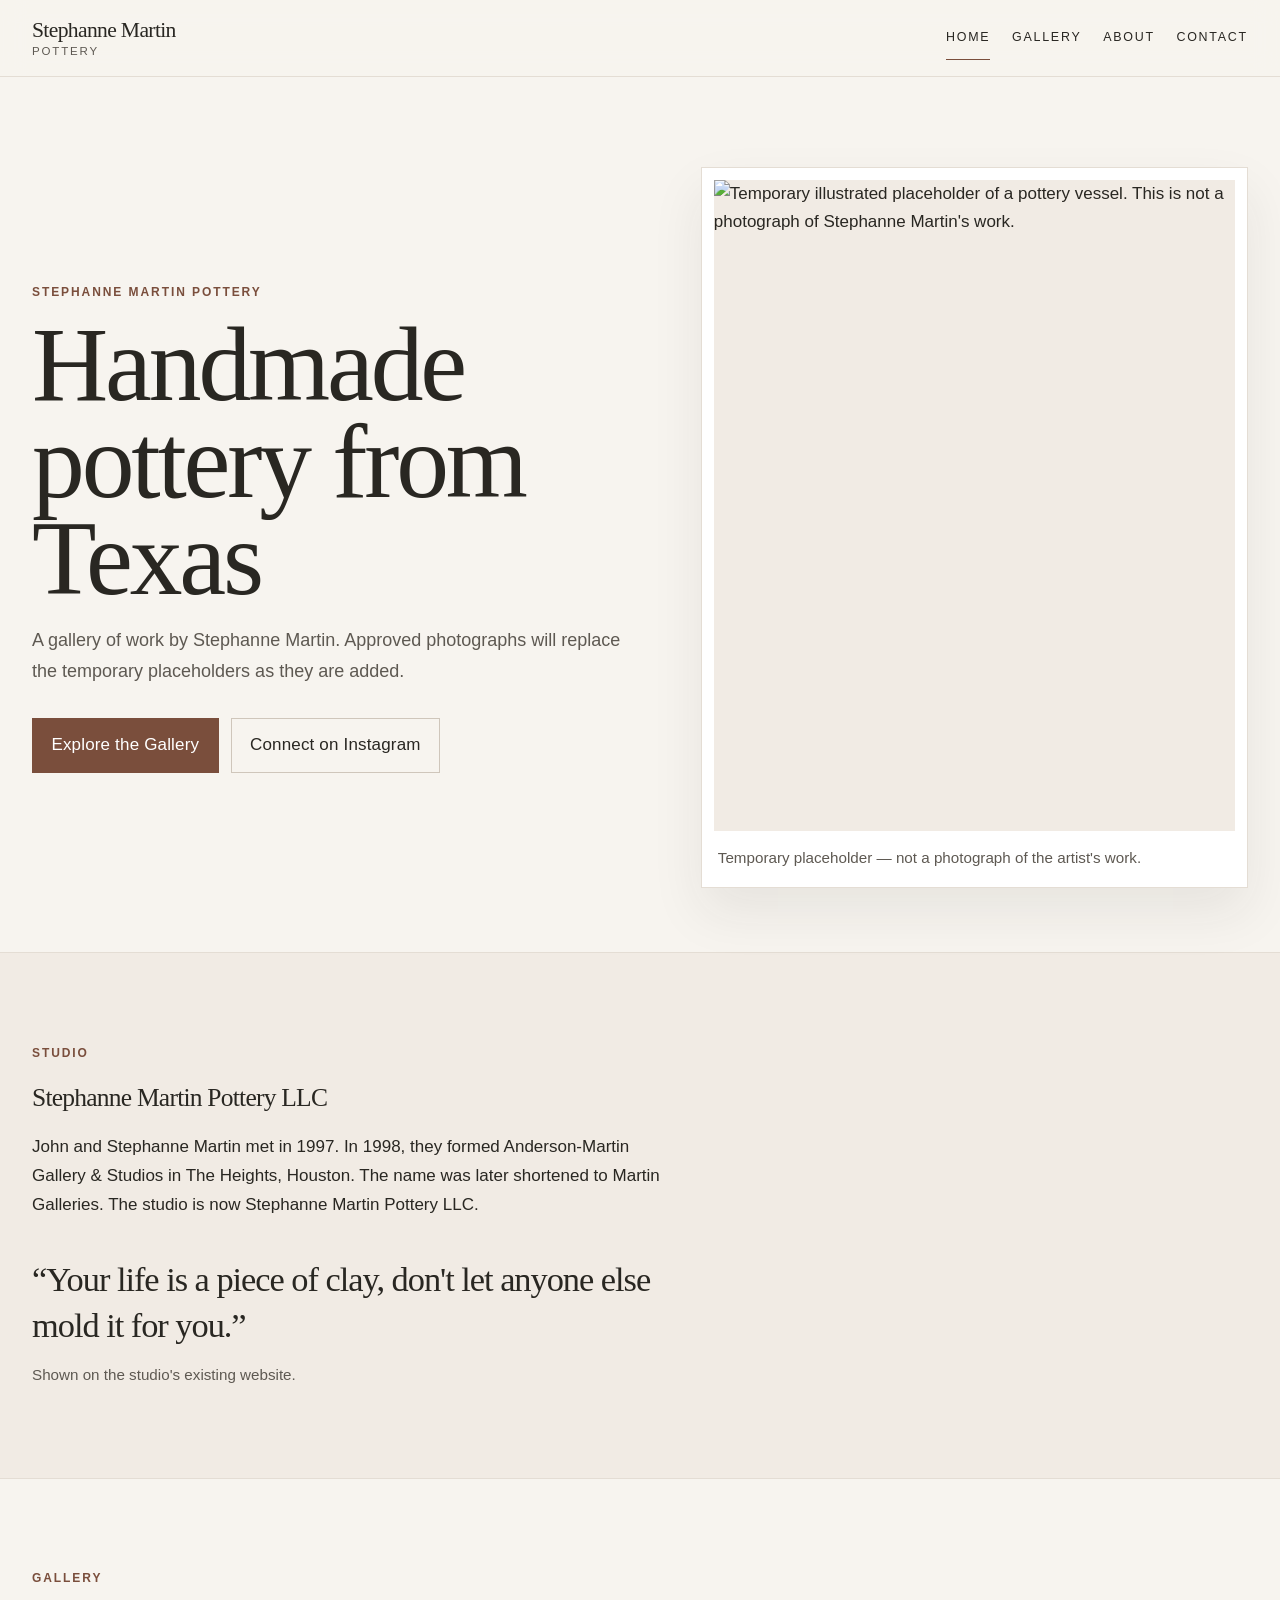
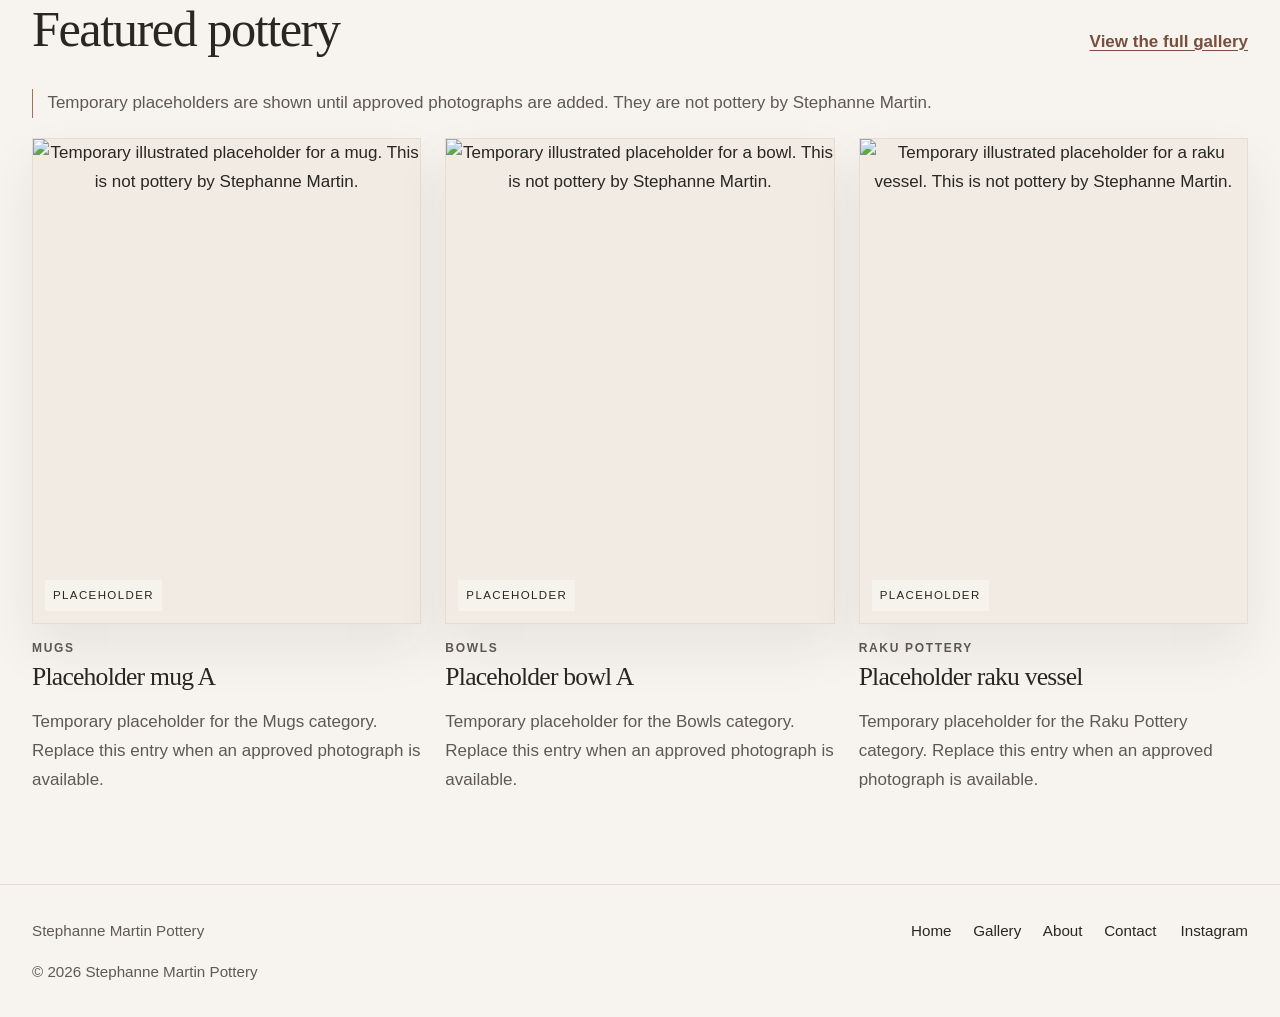
==== index.html @ 53da708f "Add initial HTML, CSS, JSON, and configuration files for pottery portfolio" ====
<!DOCTYPE html>
<html lang="en">
<head>
  <meta charset="utf-8">
  <meta name="viewport" content="width=device-width, initial-scale=1">
  <title>Stephanne Martin Pottery</title>
  <meta name="description" content="Handmade pottery portfolio for Stephanne Martin. Explore the gallery and connect on Instagram.">
  <link rel="canonical" href="https://yegorcreative.github.io/PotteryWeb/">
  <meta name="robots" content="index, follow">
  <meta name="referrer" content="strict-origin-when-cross-origin">
  <meta name="theme-color" content="#F7F4EF">
  <meta property="og:site_name" content="Stephanne Martin Pottery">
  <meta property="og:locale" content="en_US">
  <meta property="og:title" content="Stephanne Martin Pottery">
  <meta property="og:description" content="Handmade pottery portfolio for Stephanne Martin. Explore the gallery and connect on Instagram.">
  <meta property="og:type" content="website">
  <meta property="og:url" content="https://yegorcreative.github.io/PotteryWeb/">
  <meta property="og:image" content="https://yegorcreative.github.io/PotteryWeb/assets/images/og-cover.png">
  <meta property="og:image:width" content="1200">
  <meta property="og:image:height" content="630">
  <meta name="twitter:card" content="summary_large_image">
  <meta name="twitter:title" content="Stephanne Martin Pottery">
  <meta name="twitter:description" content="Handmade pottery portfolio for Stephanne Martin. Explore the gallery and connect on Instagram.">
  <meta name="twitter:image" content="https://yegorcreative.github.io/PotteryWeb/assets/images/og-cover.png">
  <link rel="icon" href="assets/favicon.svg" type="image/svg+xml">
  <link rel="preload" as="image" href="assets/images/placeholders/hero.svg">
  <link rel="stylesheet" href="css/styles.css">
  <script type="application/ld+json">
    {
      "@context": "https://schema.org",
      "@type": "WebSite",
      "name": "Stephanne Martin Pottery",
      "url": "https://yegorcreative.github.io/PotteryWeb/",
      "description": "Handmade pottery portfolio for Stephanne Martin."
    }
  </script>
</head>
<body>
  <a class="skip-link" href="#content">Skip to content</a>
  <header class="site-header">
    <div class="header-inner wrap">
      <a class="brand" href="index.html">
        <span class="brand-name">Stephanne Martin</span>
        <span class="brand-mark">Pottery</span>
      </a>
      <button class="nav-toggle" type="button" aria-expanded="false" aria-controls="site-nav" data-nav-toggle>
        <span class="nav-toggle-label">Menu</span>
      </button>
      <nav id="site-nav" class="site-nav" data-nav aria-label="Primary">
        <ul>
          <li><a href="index.html" aria-current="page">Home</a></li>
          <li><a href="gallery.html">Gallery</a></li>
          <li><a href="about.html">About</a></li>
          <li><a href="contact.html">Contact</a></li>
        </ul>
      </nav>
    </div>
  </header>
  <main id="content" tabindex="-1">
    <div class="wrap">
      <section class="hero" aria-labelledby="home-title">
        <div>
          <p class="eyebrow">Stephanne Martin Pottery</p>
          <h1 id="home-title">Handmade pottery from Texas</h1>
          <p class="lede">A gallery of work by Stephanne Martin. Approved photographs will replace the temporary placeholders as they are added.</p>
          <div class="actions">
            <a class="button" href="gallery.html">Explore the Gallery</a>
            <a class="button button-secondary" href="https://www.instagram.com/potteryrakugirl/">Connect on Instagram</a>
          </div>
        </div>
        <figure class="hero-figure">
          <img src="assets/images/placeholders/hero.svg" width="800" height="1000" alt="Temporary illustrated placeholder of a pottery vessel. This is not a photograph of Stephanne Martin's work." fetchpriority="high" decoding="async">
          <figcaption>Temporary placeholder — not a photograph of the artist's work.</figcaption>
        </figure>
      </section>
    </div>
    <section class="band" aria-labelledby="studio-title">
      <div class="wrap section">
        <div class="narrow">
          <p class="eyebrow">Studio</p>
          <h2 id="studio-title">Stephanne Martin Pottery LLC</h2>
          <p>John and Stephanne Martin met in 1997. In 1998, they formed Anderson-Martin Gallery &amp; Studios in The Heights, Houston. The name was later shortened to Martin Galleries. The studio is now Stephanne Martin Pottery LLC.</p>
        </div>
        <blockquote class="quote">
          <p>“Your life is a piece of clay, don't let anyone else mold it for you.”</p>
          <footer>Shown on the studio's existing website.</footer>
        </blockquote>
      </div>
    </section>
    <section class="section" aria-labelledby="featured-title">
      <div class="wrap">
        <div class="section-head">
          <div>
            <p class="eyebrow">Gallery</p>
            <h2 id="featured-title">Featured pottery</h2>
          </div>
          <a class="text-link" href="gallery.html">View the full gallery</a>
        </div>
        <div data-gallery="featured">
          <p class="gallery-status">Loading gallery…</p>
        </div>
        <noscript>
          <p>JavaScript is required to load the gallery from data/gallery.json.</p>
        </noscript>
      </div>
    </section>
  </main>
  <footer class="site-footer">
    <div class="footer-inner wrap">
      <p class="footer-brand">Stephanne Martin Pottery</p>
      <nav aria-label="Footer">
        <ul class="footer-nav">
          <li><a href="index.html">Home</a></li>
          <li><a href="gallery.html">Gallery</a></li>
          <li><a href="about.html">About</a></li>
          <li><a href="contact.html">Contact</a></li>
        </ul>
      </nav>
      <a class="footer-instagram" href="https://www.instagram.com/potteryrakugirl/">Instagram</a>
      <p class="footer-copy">© 2026 Stephanne Martin Pottery</p>
    </div>
  </footer>
  <script src="js/nav.js" defer></script>
  <script src="js/gallery.js" defer></script>
</body>
</html>
---- css/styles.css ----
:root {
  --bg: #f7f4ef;
  --bg-deep: #f1ebe4;
  --surface: #ffffff;
  --text: #292722;
  --muted: #5e5952;
  --line: #e4ddd4;
  --clay: #a66f58;
  --clay-deep: #7a4e3c;
  --clay-dark: #623c2e;
  --stone: #e7e1d8;
  --serif: "Iowan Old Style", "Palatino Linotype", Palatino, "Book Antiqua", Georgia, serif;
  --sans: "Avenir Next", "Segoe UI", "Helvetica Neue", sans-serif;
  --header-height: 4.75rem;
  --shadow: 0 24px 50px rgba(41, 39, 34, 0.08);
}

*,
*::before,
*::after {
  box-sizing: border-box;
}

html {
  scroll-behavior: smooth;
}

body {
  margin: 0;
  background: var(--bg);
  color: var(--text);
  font-family: var(--sans);
  font-size: 1.0625rem;
  line-height: 1.7;
  text-rendering: optimizeLegibility;
}

html,
body {
  max-width: 100%;
  overflow-x: clip;
}

img {
  max-width: 100%;
  height: auto;
}

button,
input,
textarea {
  font: inherit;
}

h1,
h2,
h3,
p {
  overflow-wrap: anywhere;
}

h1,
h2,
h3 {
  font-family: var(--serif);
  font-weight: 500;
  letter-spacing: -0.03em;
  line-height: 1.08;
}

a {
  color: var(--clay-deep);
  text-underline-offset: 0.18em;
}

a:hover {
  color: var(--clay-dark);
}

:focus-visible {
  outline: 2px solid var(--text);
  outline-offset: 3px;
}

::selection {
  background: #e7d3c6;
  color: var(--text);
}

.skip-link {
  position: absolute;
  left: 1rem;
  top: 0;
  z-index: 100;
  transform: translateY(-120%);
  background: var(--text);
  color: var(--bg);
  padding: 0.75rem 1rem;
  text-decoration: none;
}

.skip-link:focus {
  transform: none;
}

.wrap {
  width: min(calc(100% - 2rem), 76rem);
  margin-inline: auto;
}

.site-header {
  position: sticky;
  top: 0;
  z-index: 30;
  min-height: var(--header-height);
  background: rgba(247, 244, 239, 0.94);
  border-bottom: 1px solid var(--line);
  backdrop-filter: blur(12px);
}

.header-inner {
  display: flex;
  flex-wrap: wrap;
  align-items: center;
  justify-content: space-between;
  gap: 0.5rem 1.5rem;
  min-height: var(--header-height);
  padding-block: 0.75rem;
}

.brand {
  display: flex;
  flex-direction: column;
  color: var(--text);
  text-decoration: none;
  line-height: 1.05;
}

.brand-name {
  font-family: var(--serif);
  font-size: 1.35rem;
  letter-spacing: -0.03em;
}

.brand-mark {
  margin-top: 0.2rem;
  color: var(--muted);
  font-size: 0.72rem;
  letter-spacing: 0.16em;
  text-transform: uppercase;
}

.nav-toggle {
  display: none;
  align-items: center;
  justify-content: center;
  min-width: 44px;
  min-height: 44px;
  padding: 0.4rem 0.85rem;
  border: 1px solid var(--line);
  background: var(--surface);
  color: var(--text);
  cursor: pointer;
}

.site-nav ul,
.footer-nav {
  display: flex;
  flex-wrap: wrap;
  gap: 0.25rem 1.35rem;
  margin: 0;
  padding: 0;
  list-style: none;
}

.site-nav a,
.footer-nav a {
  display: inline-flex;
  align-items: center;
  min-height: 44px;
  color: var(--text);
  text-decoration: none;
}

.site-nav a {
  font-size: 0.78rem;
  letter-spacing: 0.14em;
  text-transform: uppercase;
}

.site-nav a[aria-current="page"] {
  box-shadow: inset 0 -1px 0 var(--clay-deep);
}

.hero,
.page-intro {
  padding: clamp(2.75rem, 7vw, 6.5rem) 0 clamp(2rem, 5vw, 4rem);
}

.hero {
  display: grid;
  gap: clamp(2rem, 5vw, 4.5rem);
  align-items: end;
}

.eyebrow {
  margin: 0 0 0.85rem;
  color: var(--clay-deep);
  font-size: 0.75rem;
  font-weight: 600;
  letter-spacing: 0.16em;
  text-transform: uppercase;
}

.hero h1,
.page-intro h1,
.contact h1 {
  margin: 0;
  font-size: clamp(3.3rem, 9vw, 6.6rem);
  line-height: 0.92;
}

.lede,
.page-intro p,
.contact-copy {
  max-width: 38rem;
  color: var(--muted);
  font-size: 1.125rem;
}

.actions {
  display: flex;
  flex-wrap: wrap;
  gap: 0.75rem;
  margin-top: 2rem;
}

.button {
  display: inline-flex;
  align-items: center;
  justify-content: center;
  gap: 0.65rem;
  min-height: 48px;
  padding: 0.75rem 1.15rem;
  border: 1px solid var(--clay-deep);
  background: var(--clay-deep);
  color: #fff;
  text-decoration: none;
  letter-spacing: 0.01em;
}

.button:hover {
  background: var(--clay-dark);
  border-color: var(--clay-dark);
  color: #fff;
}

.button-secondary {
  background: transparent;
  color: var(--text);
  border-color: #cfc6bb;
}

.button-secondary:hover {
  background: var(--surface);
  border-color: var(--text);
  color: var(--text);
}

.button svg {
  display: block;
  flex: 0 0 auto;
}

.hero-figure,
.piece-open,
.lightbox {
  box-shadow: var(--shadow);
}

.hero-figure {
  margin: 0;
  padding: 0.75rem 0.75rem 0.9rem;
  border: 1px solid var(--line);
  background: var(--surface);
}

.hero-figure img,
.piece-open img,
.lightbox-media img {
  display: block;
  width: 100%;
  aspect-ratio: 4 / 5;
  object-fit: cover;
  background: var(--bg-deep);
}

.hero-figure figcaption,
.piece-copy p,
.gallery-count,
.placeholder-note,
.gallery-status {
  color: var(--muted);
}

.hero-figure figcaption {
  padding: 0.85rem 0.25rem 0.15rem;
  font-size: 0.95rem;
}

.section {
  padding: clamp(3.25rem, 7vw, 6.5rem) 0;
}

.band {
  background: var(--bg-deep);
  border-block: 1px solid var(--line);
}

.section-head,
.split-head {
  display: flex;
  flex-wrap: wrap;
  align-items: end;
  justify-content: space-between;
  gap: 1rem 2rem;
  margin-bottom: 2rem;
}

.section-head h2,
.split-head h2,
.about-block h2 {
  margin: 0;
  font-size: clamp(2rem, 4vw, 3.15rem);
}

.section-head p,
.narrow {
  max-width: 40rem;
}

.quote {
  max-width: 42rem;
  margin: 2.25rem 0 0;
  padding: 0;
  border: 0;
}

.quote p {
  margin: 0;
  font-family: var(--serif);
  font-size: clamp(1.55rem, 3vw, 2.15rem);
  line-height: 1.35;
  letter-spacing: -0.03em;
}

.quote footer {
  margin-top: 0.85rem;
  color: var(--muted);
  font-size: 0.95rem;
}

.placeholder-note,
.gallery-status,
.gallery-empty {
  margin: 0 0 1.25rem;
  padding-left: 0.9rem;
  border-left: 1px solid var(--clay);
}

.gallery-tools {
  margin-bottom: 1.5rem;
}

.filters {
  display: flex;
  flex-wrap: wrap;
  gap: 0.5rem;
}

.filter {
  min-height: 44px;
  padding: 0.55rem 0.9rem;
  border: 1px solid var(--line);
  border-radius: 999px;
  background: transparent;
  color: var(--text);
  cursor: pointer;
}

.filter[aria-pressed="true"] {
  border-color: var(--text);
  background: var(--text);
  color: var(--bg);
}

.gallery-count {
  margin: 0.9rem 0 0;
  font-size: 0.95rem;
}

.gallery-grid {
  display: grid;
  grid-template-columns: 1fr;
  gap: 2rem 1.25rem;
  margin: 0;
  padding: 0;
  list-style: none;
}

.piece-open {
  position: relative;
  display: block;
  width: 100%;
  padding: 0;
  overflow: hidden;
  border: 1px solid var(--line);
  background: var(--surface);
  color: inherit;
  cursor: pointer;
}

.piece-flag {
  position: absolute;
  left: 0.75rem;
  bottom: 0.75rem;
  padding: 0.35rem 0.5rem;
  background: rgba(247, 244, 239, 0.94);
  color: var(--text);
  font-size: 0.72rem;
  letter-spacing: 0.12em;
  text-transform: uppercase;
}

.piece-copy {
  padding-top: 0.9rem;
}

.piece-category {
  margin: 0;
  color: var(--clay-deep);
  font-size: 0.75rem;
  font-weight: 600;
  letter-spacing: 0.14em;
  text-transform: uppercase;
}

.piece h3,
.lightbox h2 {
  margin: 0.3rem 0 0.45rem;
  font-size: clamp(1.45rem, 2vw, 1.8rem);
}

.piece-copy p:last-child {
  margin-bottom: 0;
}

.about-list {
  display: grid;
  gap: clamp(2rem, 5vw, 3.5rem);
  margin: 0;
  padding: clamp(1rem, 3vw, 2rem) 0 clamp(4rem, 8vw, 7rem);
}

.about-block {
  display: grid;
  gap: 0.75rem;
  margin: 0;
  padding-top: 1.5rem;
  border-top: 1px solid var(--line);
}

.about-block div :first-child {
  margin-top: 0;
}

.about-block ul {
  margin: 0.5rem 0 0;
  padding-left: 1.1rem;
}

.about-block li + li {
  margin-top: 0.35rem;
}

.contact {
  display: grid;
  align-items: center;
  min-height: calc(100dvh - 12rem);
  padding: clamp(4rem, 12vw, 8rem) 0;
}

.contact-inner {
  max-width: 40rem;
}

.contact-handle {
  margin: 1rem 0 0;
  color: var(--muted);
}

.site-footer {
  padding: 1.5rem 0 2rem;
  border-top: 1px solid var(--line);
  color: var(--muted);
  font-size: 0.95rem;
}

.footer-inner {
  display: grid;
  gap: 0.35rem 1.5rem;
}

.footer-brand,
.footer-copy {
  margin: 0;
}

.footer-nav a:hover,
.footer-instagram:hover {
  text-decoration: underline;
}

.footer-instagram {
  color: var(--text);
  text-decoration: none;
}

.lightbox {
  width: min(68rem, calc(100% - 1rem));
  max-height: calc(100vh - 1rem);
  max-height: calc(100dvh - 1rem);
  margin: auto;
  padding: 0;
  border: 0;
  background: var(--surface);
  color: var(--text);
}

.lightbox::backdrop {
  background: rgba(41, 39, 34, 0.72);
}

.lightbox-layout {
  display: grid;
  grid-template-columns: 1fr;
  max-height: calc(100vh - 1rem);
  max-height: calc(100dvh - 1rem);
  overflow: auto;
}

.lightbox-media {
  background: var(--bg-deep);
}

.lightbox-panel {
  display: flex;
  flex-direction: column;
  align-items: flex-start;
  gap: 0.35rem;
  padding: 1.15rem;
}

.lightbox-close,
.lightbox-nav button {
  min-height: 44px;
  padding: 0.55rem 0.85rem;
  border: 1px solid var(--line);
  background: var(--surface);
  color: var(--text);
  cursor: pointer;
}

.lightbox-close {
  align-self: flex-end;
}

.lightbox-panel h2,
.lightbox-panel p {
  margin-top: 0;
}

.lightbox-count,
.piece-note {
  color: var(--muted);
}

.lightbox-nav {
  display: flex;
  flex-wrap: wrap;
  gap: 0.5rem;
  margin-top: 0.75rem;
}

.text-link {
  color: var(--clay-deep);
  font-weight: 600;
}

@media (min-width: 640px) {
  .wrap {
    width: min(calc(100% - 3rem), 76rem);
  }

  .gallery-grid {
    grid-template-columns: repeat(2, minmax(0, 1fr));
    gap: 2.25rem 1.25rem;
  }
}

@media (min-width: 760px) {
  .nav-toggle {
    display: none;
  }

  .site-nav {
    flex: 0 1 auto;
  }

  .footer-inner {
    grid-template-columns: 1.4fr auto auto;
    align-items: center;
  }

  .footer-copy {
    grid-column: 1 / -1;
  }
}

@media (max-width: 759px) {
  .js .nav-toggle {
    display: inline-flex;
  }

  .js .site-nav {
    display: none;
    flex: 1 1 100%;
    padding-bottom: 0.75rem;
  }

  .js .site-nav.is-open {
    display: block;
  }

  .js .site-nav ul {
    flex-direction: column;
    gap: 0;
  }
}

@media (min-width: 900px) {
  .hero {
    grid-template-columns: minmax(0, 1.05fr) minmax(18rem, 0.95fr);
    align-items: center;
  }

  .about-block {
    grid-template-columns: 11rem minmax(0, 1fr);
    gap: 2rem 3rem;
    align-items: start;
  }

  .lightbox-layout {
    grid-template-columns: minmax(0, 1.15fr) minmax(17rem, 0.8fr);
    overflow: hidden;
  }

  .lightbox-media {
    display: grid;
    min-height: 100%;
    place-items: center;
  }

  .lightbox-media img {
    max-height: calc(100dvh - 1rem);
    object-fit: contain;
  }

  .lightbox-panel {
    padding: 1.5rem 1.5rem 1.75rem;
    overflow: auto;
  }
}

@media (min-width: 980px) {
  .gallery-grid {
    grid-template-columns: repeat(3, minmax(0, 1fr));
    gap: 2.75rem 1.5rem;
  }
}

@media (hover: hover) and (pointer: fine) {
  .piece-open img {
    transition: transform 0.45s ease;
  }

  .piece-open:hover {
    border-color: #c8a898;
  }

  .piece-open:hover img {
    transform: scale(1.02);
  }
}

@media (prefers-reduced-motion: reduce) {
  html {
    scroll-behavior: auto;
  }

  *,
  *::before,
  *::after {
    scroll-behavior: auto !important;
    transition: none !important;
    animation: none !important;
  }
}

@media print {
  .skip-link,
  .nav-toggle,
  .lightbox {
    display: none !important;
  }

  .site-nav {
    display: block !important;
  }

  body {
    background: #fff;
  }
}
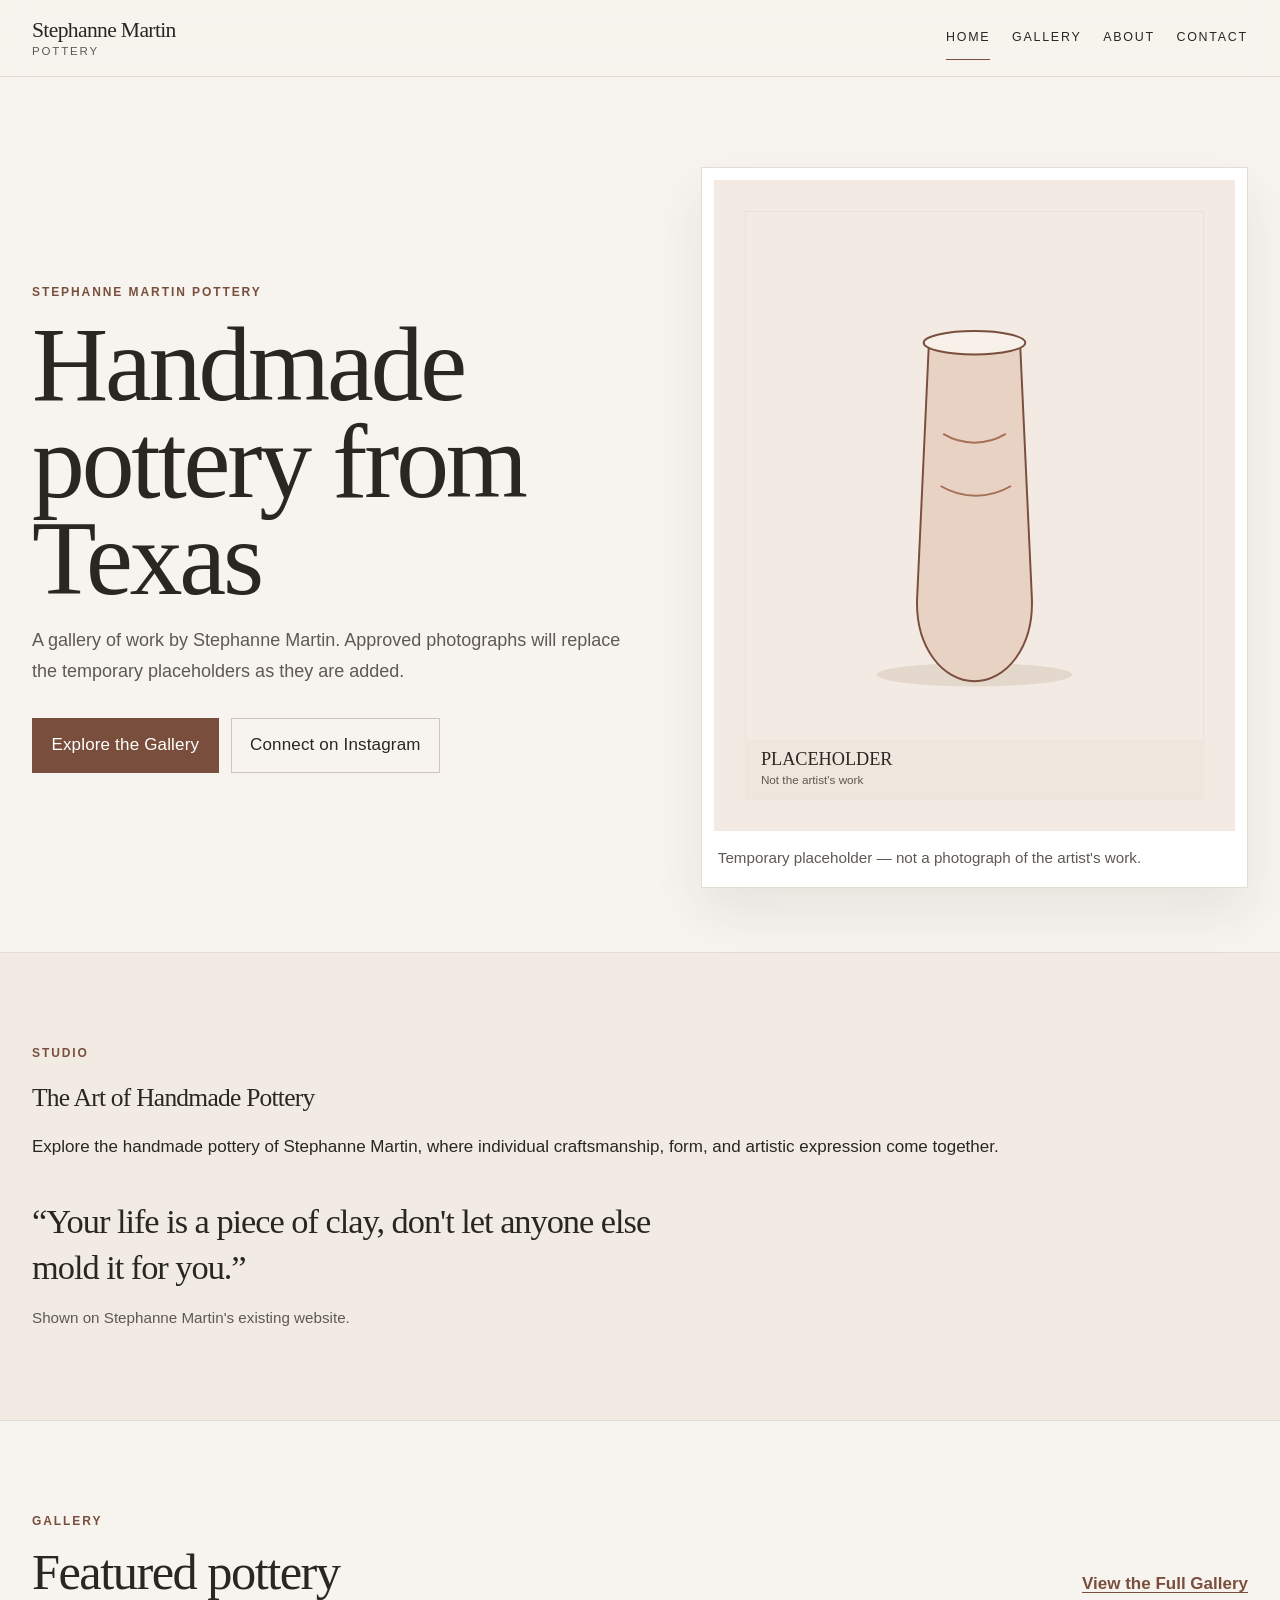
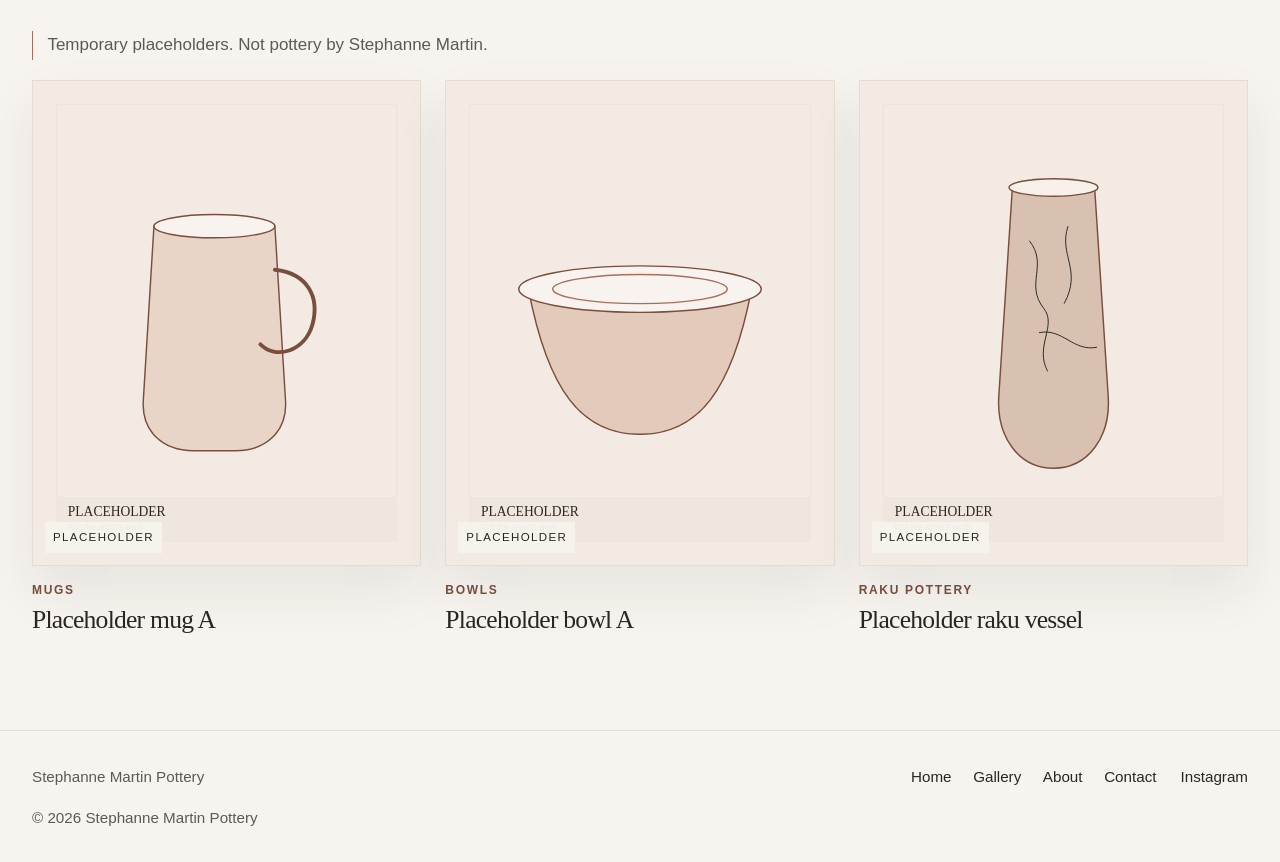
==== commit 779b188e: "Update content and descriptions across multiple pages for clarity and consistency" ====
--- a/index.html
+++ b/index.html
@@ -75,15 +75,15 @@
       </section>
     </div>
     <section class="band" aria-labelledby="studio-title">
-      <div class="wrap section">
-        <div class="narrow">
+      <div class="wrap section studio">
+        <div class="studio-copy">
           <p class="eyebrow">Studio</p>
-          <h2 id="studio-title">Stephanne Martin Pottery LLC</h2>
-          <p>John and Stephanne Martin met in 1997. In 1998, they formed Anderson-Martin Gallery &amp; Studios in The Heights, Houston. The name was later shortened to Martin Galleries. The studio is now Stephanne Martin Pottery LLC.</p>
+          <h2 id="studio-title">The Art of Handmade Pottery</h2>
+          <p>Explore the handmade pottery of Stephanne Martin, where individual craftsmanship, form, and artistic expression come together.</p>
         </div>
         <blockquote class="quote">
           <p>“Your life is a piece of clay, don't let anyone else mold it for you.”</p>
-          <footer>Shown on the studio's existing website.</footer>
+          <footer>Shown on Stephanne Martin's existing website.</footer>
         </blockquote>
       </div>
     </section>
@@ -94,7 +94,7 @@
             <p class="eyebrow">Gallery</p>
             <h2 id="featured-title">Featured pottery</h2>
           </div>
-          <a class="text-link" href="gallery.html">View the full gallery</a>
+          <a class="text-link" href="gallery.html">View the Full Gallery</a>
         </div>
         <div data-gallery="featured">
           <p class="gallery-status">Loading gallery…</p>
--- a/css/styles.css
+++ b/css/styles.css
@@ -56,7 +56,7 @@
 h2,
 h3,
 p {
-  overflow-wrap: anywhere;
+  overflow-wrap: break-word;
 }
 
 h1,
@@ -216,7 +216,7 @@
 .page-intro h1,
 .contact h1 {
   margin: 0;
-  font-size: clamp(3.3rem, 9vw, 6.6rem);
+  font-size: clamp(2.7rem, 12vw, 6.6rem);
   line-height: 0.92;
 }
 
@@ -290,13 +290,24 @@
 .lightbox-media img {
   display: block;
   width: 100%;
+  background: var(--bg-deep);
+}
+
+.hero-figure img,
+.piece-open img {
   aspect-ratio: 4 / 5;
   object-fit: cover;
-  background: var(--bg-deep);
+}
+
+.lightbox-media img {
+  width: 100%;
+  height: auto;
+  max-height: 70dvh;
+  object-fit: contain;
 }
 
 .hero-figure figcaption,
-.piece-copy p,
+.piece-copy p:not(.piece-category),
 .gallery-count,
 .placeholder-note,
 .gallery-status {
@@ -397,6 +408,10 @@
 .gallery-count {
   margin: 0.9rem 0 0;
   font-size: 0.95rem;
+}
+
+[data-gallery="all"] {
+  padding-bottom: clamp(3.5rem, 8vw, 6rem);
 }
 
 .gallery-grid {
@@ -672,6 +687,8 @@
   }
 
   .lightbox-media img {
+    width: auto;
+    max-width: 100%;
     max-height: calc(100dvh - 1rem);
     object-fit: contain;
   }
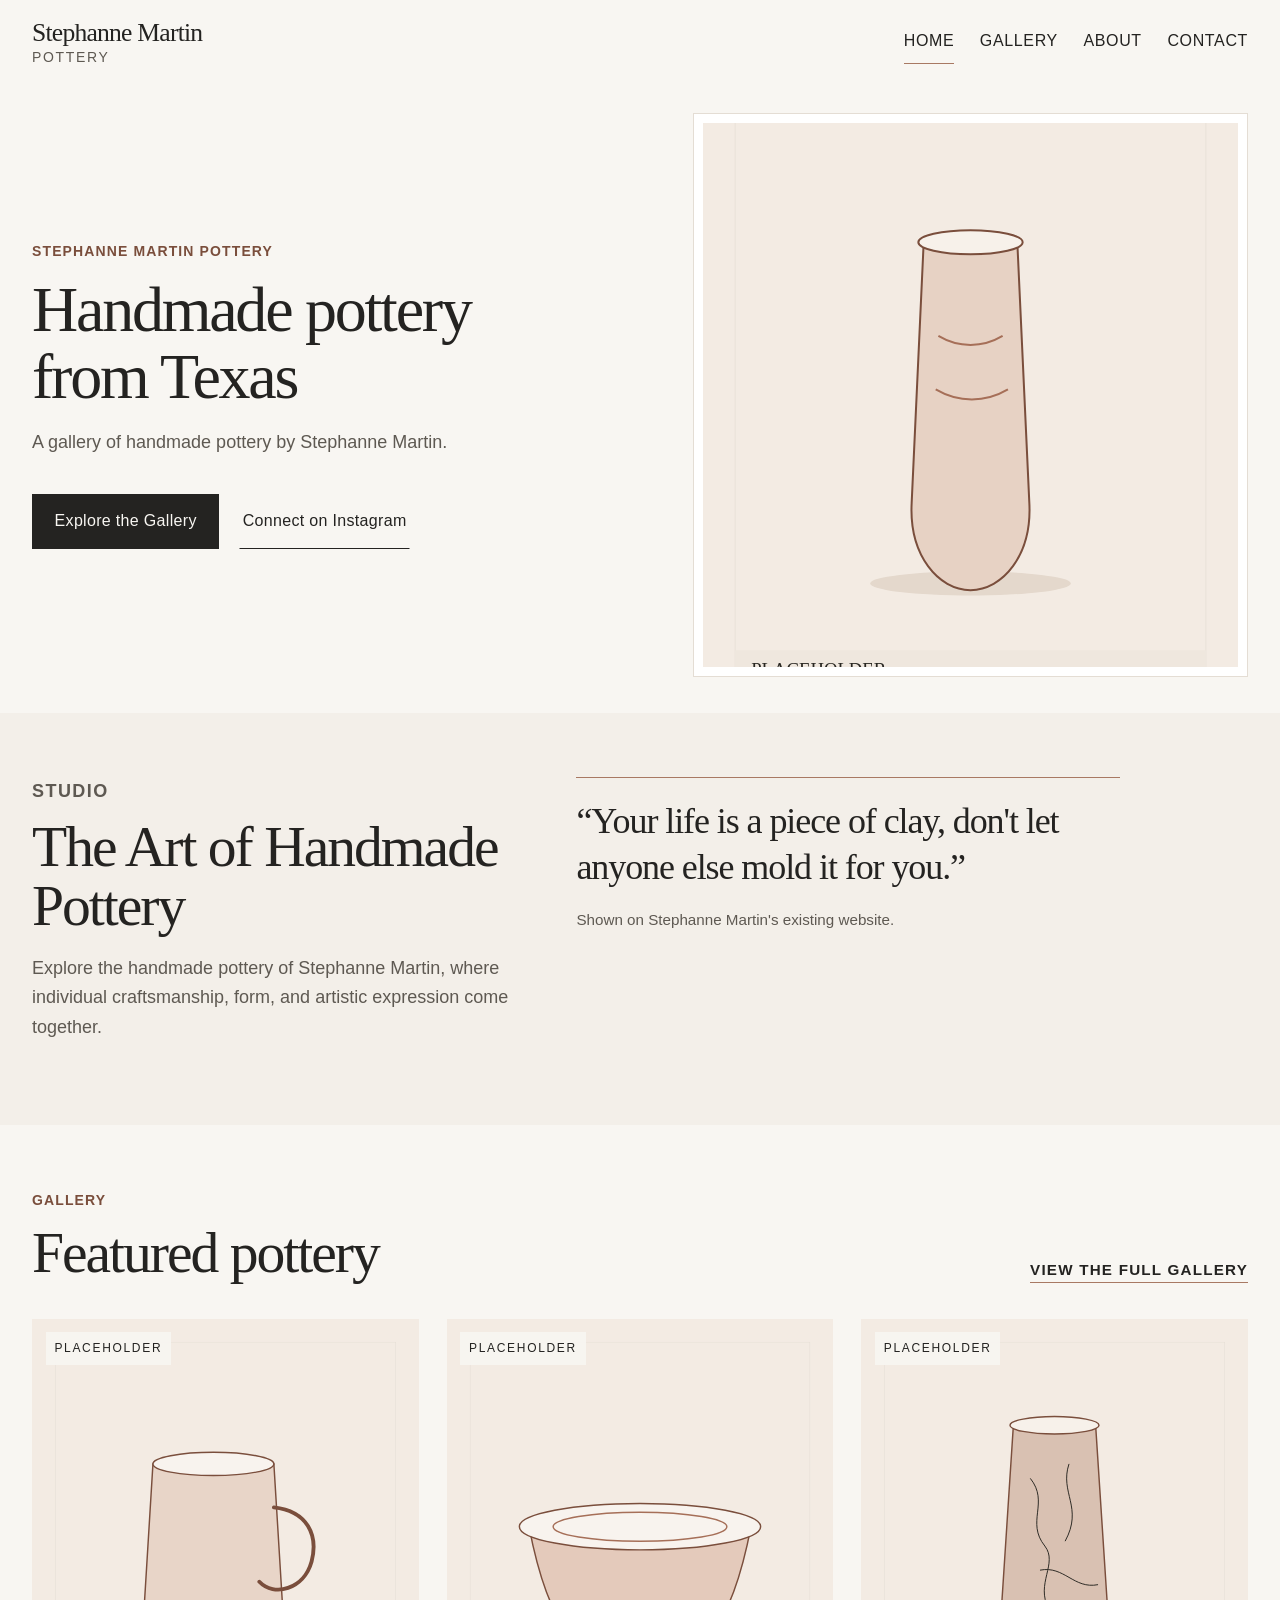
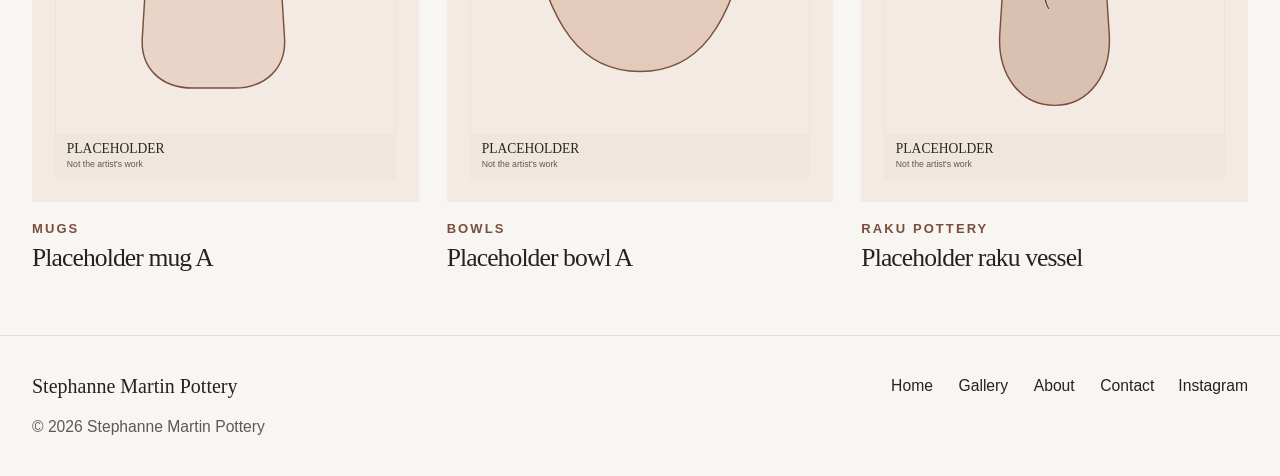
==== commit 17a78ccf: "Update typography and layout styles for improved readability and consistency" ====
--- a/index.html
+++ b/index.html
@@ -8,7 +8,7 @@
   <link rel="canonical" href="https://yegorcreative.github.io/PotteryWeb/">
   <meta name="robots" content="index, follow">
   <meta name="referrer" content="strict-origin-when-cross-origin">
-  <meta name="theme-color" content="#F7F4EF">
+  <meta name="theme-color" content="#F8F6F2">
   <meta property="og:site_name" content="Stephanne Martin Pottery">
   <meta property="og:locale" content="en_US">
   <meta property="og:title" content="Stephanne Martin Pottery">
@@ -62,15 +62,14 @@
         <div>
           <p class="eyebrow">Stephanne Martin Pottery</p>
           <h1 id="home-title">Handmade pottery from Texas</h1>
-          <p class="lede">A gallery of work by Stephanne Martin. Approved photographs will replace the temporary placeholders as they are added.</p>
+          <p class="lede">A gallery of handmade pottery by Stephanne Martin.</p>
           <div class="actions">
             <a class="button" href="gallery.html">Explore the Gallery</a>
             <a class="button button-secondary" href="https://www.instagram.com/potteryrakugirl/">Connect on Instagram</a>
           </div>
         </div>
         <figure class="hero-figure">
-          <img src="assets/images/placeholders/hero.svg" width="800" height="1000" alt="Temporary illustrated placeholder of a pottery vessel. This is not a photograph of Stephanne Martin's work." fetchpriority="high" decoding="async">
-          <figcaption>Temporary placeholder — not a photograph of the artist's work.</figcaption>
+          <img src="assets/images/placeholders/hero.svg" width="800" height="1000" alt="Temporary placeholder of a pottery vessel. This is not a photograph of Stephanne Martin's work." fetchpriority="high" decoding="async">
         </figure>
       </section>
     </div>
--- a/css/styles.css
+++ b/css/styles.css
@@ -1,18 +1,18 @@
 :root {
-  --bg: #f7f4ef;
-  --bg-deep: #f1ebe4;
+  --bg: #f8f6f2;
+  --bg-deep: #f3efe9;
   --surface: #ffffff;
-  --text: #292722;
+  --text: #242321;
   --muted: #5e5952;
   --line: #e4ddd4;
-  --clay: #a66f58;
+  --stone: #e9e3db;
+  --clay: #a87963;
   --clay-deep: #7a4e3c;
   --clay-dark: #623c2e;
-  --stone: #e7e1d8;
   --serif: "Iowan Old Style", "Palatino Linotype", Palatino, "Book Antiqua", Georgia, serif;
   --sans: "Avenir Next", "Segoe UI", "Helvetica Neue", sans-serif;
-  --header-height: 4.75rem;
-  --shadow: 0 24px 50px rgba(41, 39, 34, 0.08);
+  --header-height: 5.25rem;
+  --measure: 38rem;
 }
 
 *,
@@ -30,8 +30,8 @@
   background: var(--bg);
   color: var(--text);
   font-family: var(--sans);
-  font-size: 1.0625rem;
-  line-height: 1.7;
+  font-size: 1.125rem;
+  line-height: 1.65;
   text-rendering: optimizeLegibility;
 }
 
@@ -64,13 +64,13 @@
 h3 {
   font-family: var(--serif);
   font-weight: 500;
-  letter-spacing: -0.03em;
-  line-height: 1.08;
+  letter-spacing: -0.035em;
+  line-height: 1.02;
 }
 
 a {
   color: var(--clay-deep);
-  text-underline-offset: 0.18em;
+  text-underline-offset: 0.22em;
 }
 
 a:hover {
@@ -83,7 +83,7 @@
 }
 
 ::selection {
-  background: #e7d3c6;
+  background: #ead9cf;
   color: var(--text);
 }
 
@@ -95,7 +95,7 @@
   transform: translateY(-120%);
   background: var(--text);
   color: var(--bg);
-  padding: 0.75rem 1rem;
+  padding: 0.8rem 1rem;
   text-decoration: none;
 }
 
@@ -104,7 +104,7 @@
 }
 
 .wrap {
-  width: min(calc(100% - 2rem), 76rem);
+  width: min(calc(100% - 2rem), 82rem);
   margin-inline: auto;
 }
 
@@ -113,9 +113,9 @@
   top: 0;
   z-index: 30;
   min-height: var(--header-height);
-  background: rgba(247, 244, 239, 0.94);
-  border-bottom: 1px solid var(--line);
-  backdrop-filter: blur(12px);
+  background: rgba(248, 246, 242, 0.94);
+  border-bottom: 1px solid transparent;
+  backdrop-filter: blur(16px);
 }
 
 .header-inner {
@@ -123,9 +123,9 @@
   flex-wrap: wrap;
   align-items: center;
   justify-content: space-between;
-  gap: 0.5rem 1.5rem;
+  gap: 0.5rem 2rem;
   min-height: var(--header-height);
-  padding-block: 0.75rem;
+  padding-block: 0.85rem;
 }
 
 .brand {
@@ -133,20 +133,20 @@
   flex-direction: column;
   color: var(--text);
   text-decoration: none;
-  line-height: 1.05;
+  line-height: 1;
 }
 
 .brand-name {
   font-family: var(--serif);
-  font-size: 1.35rem;
+  font-size: clamp(1.35rem, 2vw, 1.7rem);
   letter-spacing: -0.03em;
 }
 
 .brand-mark {
-  margin-top: 0.2rem;
+  margin-top: 0.28rem;
   color: var(--muted);
-  font-size: 0.72rem;
-  letter-spacing: 0.16em;
+  font-size: 0.875rem;
+  letter-spacing: 0.12em;
   text-transform: uppercase;
 }
 
@@ -156,10 +156,13 @@
   justify-content: center;
   min-width: 44px;
   min-height: 44px;
-  padding: 0.4rem 0.85rem;
-  border: 1px solid var(--line);
-  background: var(--surface);
-  color: var(--text);
+  padding: 0.45rem 0.2rem;
+  border: 0;
+  border-bottom: 1px solid var(--text);
+  background: transparent;
+  color: var(--text);
+  letter-spacing: 0.14em;
+  text-transform: uppercase;
   cursor: pointer;
 }
 
@@ -167,7 +170,7 @@
 .footer-nav {
   display: flex;
   flex-wrap: wrap;
-  gap: 0.25rem 1.35rem;
+  gap: 0.25rem 1.6rem;
   margin: 0;
   padding: 0;
   list-style: none;
@@ -183,47 +186,59 @@
 }
 
 .site-nav a {
-  font-size: 0.78rem;
-  letter-spacing: 0.14em;
-  text-transform: uppercase;
-}
-
+  font-size: 1rem;
+  letter-spacing: 0.04em;
+  text-transform: uppercase;
+  border-bottom: 1px solid transparent;
+}
+
+.site-nav a:hover,
 .site-nav a[aria-current="page"] {
-  box-shadow: inset 0 -1px 0 var(--clay-deep);
-}
-
-.hero,
+  border-bottom-color: var(--clay);
+}
+
 .page-intro {
-  padding: clamp(2.75rem, 7vw, 6.5rem) 0 clamp(2rem, 5vw, 4rem);
+  padding: clamp(1.75rem, 4vw, 3rem) 0 1.25rem;
 }
 
 .hero {
   display: grid;
-  gap: clamp(2rem, 5vw, 4.5rem);
-  align-items: end;
+  gap: 1.5rem;
+  align-items: start;
+  padding: 1.25rem 0 2.25rem;
+}
+
+.hero-figure {
+  margin: 0;
+  padding: 0.55rem;
+  border: 1px solid var(--line);
+  background: var(--surface);
 }
 
 .eyebrow {
-  margin: 0 0 0.85rem;
+  margin: 0 0 0.75rem;
   color: var(--clay-deep);
-  font-size: 0.75rem;
+  font-size: 0.875rem;
   font-weight: 600;
-  letter-spacing: 0.16em;
+  letter-spacing: 0.08em;
   text-transform: uppercase;
 }
 
 .hero h1,
 .page-intro h1,
 .contact h1 {
-  margin: 0;
-  font-size: clamp(2.7rem, 12vw, 6.6rem);
-  line-height: 0.92;
+  max-width: 16ch;
+  margin: 0;
+  font-size: clamp(2.5rem, 5vw, 4.6rem);
+  line-height: 1.05;
 }
 
 .lede,
 .page-intro p,
-.contact-copy {
-  max-width: 38rem;
+.contact-copy,
+.studio-copy p,
+.about-block p {
+  max-width: var(--measure);
   color: var(--muted);
   font-size: 1.125rem;
 }
@@ -231,22 +246,25 @@
 .actions {
   display: flex;
   flex-wrap: wrap;
-  gap: 0.75rem;
-  margin-top: 2rem;
+  align-items: center;
+  gap: 0.85rem 1.25rem;
+  margin-top: 2.25rem;
 }
 
 .button {
   display: inline-flex;
   align-items: center;
   justify-content: center;
-  gap: 0.65rem;
-  min-height: 48px;
-  padding: 0.75rem 1.15rem;
-  border: 1px solid var(--clay-deep);
-  background: var(--clay-deep);
-  color: #fff;
+  gap: 0.7rem;
+  min-height: 52px;
+  padding: 0.85rem 1.35rem;
+  border: 1px solid var(--text);
+  background: var(--text);
+  color: var(--bg);
   text-decoration: none;
-  letter-spacing: 0.01em;
+  font-size: 1rem;
+  letter-spacing: 0.02em;
+  transition: background-color 0.2s ease, color 0.2s ease, border-color 0.2s ease;
 }
 
 .button:hover {
@@ -256,33 +274,24 @@
 }
 
 .button-secondary {
+  min-height: 52px;
+  padding-inline: 0.15rem;
+  border-color: transparent;
+  border-bottom: 1px solid var(--text);
   background: transparent;
   color: var(--text);
-  border-color: #cfc6bb;
 }
 
 .button-secondary:hover {
-  background: var(--surface);
-  border-color: var(--text);
-  color: var(--text);
+  background: transparent;
+  border-color: transparent;
+  border-bottom-color: var(--clay-deep);
+  color: var(--clay-deep);
 }
 
 .button svg {
   display: block;
   flex: 0 0 auto;
-}
-
-.hero-figure,
-.piece-open,
-.lightbox {
-  box-shadow: var(--shadow);
-}
-
-.hero-figure {
-  margin: 0;
-  padding: 0.75rem 0.75rem 0.9rem;
-  border: 1px solid var(--line);
-  background: var(--surface);
 }
 
 .hero-figure img,
@@ -290,13 +299,23 @@
 .lightbox-media img {
   display: block;
   width: 100%;
-  background: var(--bg-deep);
+  background: var(--stone);
 }
 
 .hero-figure img,
 .piece-open img {
   aspect-ratio: 4 / 5;
   object-fit: cover;
+  object-position: center 38%;
+}
+
+.hero-figure img {
+  max-height: 22rem;
+  aspect-ratio: 5 / 4;
+}
+
+[data-gallery="featured"] .placeholder-note {
+  display: none;
 }
 
 .lightbox-media img {
@@ -306,67 +325,72 @@
   object-fit: contain;
 }
 
-.hero-figure figcaption,
-.piece-copy p:not(.piece-category),
 .gallery-count,
 .placeholder-note,
-.gallery-status {
+.gallery-status,
+.portrait-reserve figcaption {
   color: var(--muted);
 }
 
-.hero-figure figcaption {
-  padding: 0.85rem 0.25rem 0.15rem;
-  font-size: 0.95rem;
+.portrait-reserve figcaption {
+  max-width: 36rem;
+  padding-top: 0.85rem;
+  font-size: 1rem;
+  line-height: 1.5;
 }
 
 .section {
-  padding: clamp(3.25rem, 7vw, 6.5rem) 0;
+  padding: clamp(2.5rem, 5vw, 4.25rem) 0;
 }
 
 .band {
   background: var(--bg-deep);
-  border-block: 1px solid var(--line);
-}
-
-.section-head,
-.split-head {
+}
+
+.studio {
+  display: grid;
+  gap: clamp(1.5rem, 4vw, 3rem);
+  align-items: start;
+}
+
+.studio-copy h2,
+.section-head h2,
+.about-block h2 {
+  margin: 0 0 1rem;
+  font-size: clamp(2.2rem, 4.5vw, 3.6rem);
+}
+
+.section-head {
   display: flex;
   flex-wrap: wrap;
   align-items: end;
   justify-content: space-between;
   gap: 1rem 2rem;
-  margin-bottom: 2rem;
-}
-
-.section-head h2,
-.split-head h2,
-.about-block h2 {
-  margin: 0;
-  font-size: clamp(2rem, 4vw, 3.15rem);
-}
-
-.section-head p,
-.narrow {
-  max-width: 40rem;
+  margin-bottom: 2.25rem;
+}
+
+.section-head h2 {
+  margin-bottom: 0;
 }
 
 .quote {
-  max-width: 42rem;
-  margin: 2.25rem 0 0;
-  padding: 0;
+  max-width: 34rem;
+  margin: 0;
+  padding-top: 1.25rem;
   border: 0;
+  border-top: 1px solid var(--clay);
 }
 
 .quote p {
   margin: 0;
   font-family: var(--serif);
-  font-size: clamp(1.55rem, 3vw, 2.15rem);
-  line-height: 1.35;
+  font-size: clamp(1.55rem, 3vw, 2.25rem);
+  line-height: 1.3;
   letter-spacing: -0.03em;
 }
 
 .quote footer {
-  margin-top: 0.85rem;
+  margin-top: 1rem;
   color: var(--muted);
   font-size: 0.95rem;
 }
@@ -374,50 +398,54 @@
 .placeholder-note,
 .gallery-status,
 .gallery-empty {
-  margin: 0 0 1.25rem;
-  padding-left: 0.9rem;
-  border-left: 1px solid var(--clay);
+  max-width: 38rem;
+  margin: 0 0 1.5rem;
+  font-size: 0.98rem;
 }
 
 .gallery-tools {
-  margin-bottom: 1.5rem;
+  margin-bottom: 2rem;
 }
 
 .filters {
   display: flex;
   flex-wrap: wrap;
-  gap: 0.5rem;
+  gap: 0.35rem 1.15rem;
 }
 
 .filter {
   min-height: 44px;
-  padding: 0.55rem 0.9rem;
-  border: 1px solid var(--line);
-  border-radius: 999px;
+  padding: 0.55rem 0.05rem;
+  border: 0;
+  border-bottom: 1px solid transparent;
   background: transparent;
-  color: var(--text);
+  color: var(--muted);
+  letter-spacing: 0.12em;
+  text-transform: uppercase;
+  font-size: 0.8125rem;
   cursor: pointer;
 }
 
+.filter:hover,
 .filter[aria-pressed="true"] {
-  border-color: var(--text);
-  background: var(--text);
-  color: var(--bg);
+  border-bottom-color: var(--clay);
+  background: transparent;
+  color: var(--text);
 }
 
 .gallery-count {
-  margin: 0.9rem 0 0;
-  font-size: 0.95rem;
+  margin: 0.85rem 0 0;
+  font-size: 0.98rem;
 }
 
 [data-gallery="all"] {
-  padding-bottom: clamp(3.5rem, 8vw, 6rem);
+  padding-bottom: clamp(4rem, 8vw, 7rem);
 }
 
 .gallery-grid {
   display: grid;
   grid-template-columns: 1fr;
-  gap: 2rem 1.25rem;
+  gap: 2.75rem 1.25rem;
   margin: 0;
   padding: 0;
   list-style: none;
@@ -429,57 +457,80 @@
   width: 100%;
   padding: 0;
   overflow: hidden;
-  border: 1px solid var(--line);
-  background: var(--surface);
+  border: 0;
+  background: var(--stone);
   color: inherit;
   cursor: pointer;
 }
 
+.piece-open img {
+  transition: transform 0.5s ease, opacity 0.5s ease;
+}
+
 .piece-flag {
   position: absolute;
-  left: 0.75rem;
-  bottom: 0.75rem;
-  padding: 0.35rem 0.5rem;
-  background: rgba(247, 244, 239, 0.94);
-  color: var(--text);
-  font-size: 0.72rem;
-  letter-spacing: 0.12em;
+  top: 0.85rem;
+  left: 0.85rem;
+  padding: 0.4rem 0.55rem;
+  background: rgba(248, 246, 242, 0.94);
+  color: var(--text);
+  font-size: 0.75rem;
+  letter-spacing: 0.14em;
   text-transform: uppercase;
 }
 
 .piece-copy {
-  padding-top: 0.9rem;
+  padding-top: 1rem;
 }
 
 .piece-category {
   margin: 0;
   color: var(--clay-deep);
-  font-size: 0.75rem;
+  font-size: 0.8125rem;
   font-weight: 600;
-  letter-spacing: 0.14em;
+  letter-spacing: 0.16em;
   text-transform: uppercase;
 }
 
 .piece h3,
 .lightbox h2 {
-  margin: 0.3rem 0 0.45rem;
-  font-size: clamp(1.45rem, 2vw, 1.8rem);
-}
-
-.piece-copy p:last-child {
-  margin-bottom: 0;
+  margin: 0.35rem 0 0;
+  font-size: clamp(1.45rem, 2vw, 1.85rem);
+}
+
+.about-layout {
+  display: grid;
+  gap: clamp(2rem, 5vw, 4rem);
+  padding-bottom: clamp(4rem, 8vw, 7rem);
+}
+
+.portrait-frame {
+  display: grid;
+  place-items: end start;
+  min-height: 18rem;
+  padding: 1.25rem;
+  background:
+    linear-gradient(180deg, rgba(36, 35, 33, 0.04), rgba(36, 35, 33, 0.01)),
+    var(--stone);
+}
+
+.portrait-frame p {
+  margin: 0;
+  color: var(--text);
+  font-size: 0.8125rem;
+  letter-spacing: 0.16em;
+  text-transform: uppercase;
 }
 
 .about-list {
   display: grid;
-  gap: clamp(2rem, 5vw, 3.5rem);
-  margin: 0;
-  padding: clamp(1rem, 3vw, 2rem) 0 clamp(4rem, 8vw, 7rem);
+  gap: clamp(2rem, 4vw, 3rem);
+  margin: 0;
 }
 
 .about-block {
   display: grid;
-  gap: 0.75rem;
+  gap: 0.8rem;
   margin: 0;
   padding-top: 1.5rem;
   border-top: 1px solid var(--line);
@@ -489,46 +540,58 @@
   margin-top: 0;
 }
 
-.about-block ul {
-  margin: 0.5rem 0 0;
-  padding-left: 1.1rem;
-}
-
-.about-block li + li {
-  margin-top: 0.35rem;
+.milestones {
+  margin: 1.25rem 0 0;
+  padding: 0;
+  list-style: none;
+}
+
+.milestones li {
+  padding: 0.95rem 0;
+  border-top: 1px solid var(--line);
+  font-family: var(--serif);
+  font-size: clamp(1.25rem, 2vw, 1.55rem);
+  line-height: 1.3;
 }
 
 .contact {
   display: grid;
   align-items: center;
-  min-height: calc(100dvh - 12rem);
-  padding: clamp(4rem, 12vw, 8rem) 0;
+  min-height: calc(100dvh - 14rem);
+  padding: clamp(4.5rem, 12vw, 8rem) 0;
 }
 
 .contact-inner {
-  max-width: 40rem;
+  max-width: 44rem;
 }
 
 .contact-handle {
-  margin: 1rem 0 0;
+  margin: 1.15rem 0 0;
   color: var(--muted);
+  letter-spacing: 0.08em;
 }
 
 .site-footer {
-  padding: 1.5rem 0 2rem;
+  padding: 1.75rem 0 2.25rem;
   border-top: 1px solid var(--line);
   color: var(--muted);
-  font-size: 0.95rem;
+  font-size: 0.98rem;
 }
 
 .footer-inner {
   display: grid;
-  gap: 0.35rem 1.5rem;
+  gap: 0.4rem 1.5rem;
 }
 
 .footer-brand,
 .footer-copy {
   margin: 0;
+}
+
+.footer-brand {
+  color: var(--text);
+  font-family: var(--serif);
+  font-size: 1.25rem;
 }
 
 .footer-nav a:hover,
@@ -542,7 +605,7 @@
 }
 
 .lightbox {
-  width: min(68rem, calc(100% - 1rem));
+  width: min(72rem, calc(100% - 1rem));
   max-height: calc(100vh - 1rem);
   max-height: calc(100dvh - 1rem);
   margin: auto;
@@ -553,7 +616,7 @@
 }
 
 .lightbox::backdrop {
-  background: rgba(41, 39, 34, 0.72);
+  background: rgba(36, 35, 33, 0.78);
 }
 
 .lightbox-layout {
@@ -572,27 +635,37 @@
   display: flex;
   flex-direction: column;
   align-items: flex-start;
-  gap: 0.35rem;
-  padding: 1.15rem;
+  gap: 0.4rem;
+  padding: 1.35rem 1.25rem 1.6rem;
 }
 
 .lightbox-close,
 .lightbox-nav button {
   min-height: 44px;
-  padding: 0.55rem 0.85rem;
-  border: 1px solid var(--line);
-  background: var(--surface);
-  color: var(--text);
+  padding: 0.55rem 0.15rem;
+  border: 0;
+  border-bottom: 1px solid var(--text);
+  background: transparent;
+  color: var(--text);
+  letter-spacing: 0.08em;
+  text-transform: uppercase;
+  font-size: 0.8125rem;
   cursor: pointer;
 }
 
 .lightbox-close {
   align-self: flex-end;
+  margin-bottom: 0.5rem;
 }
 
 .lightbox-panel h2,
 .lightbox-panel p {
   margin-top: 0;
+  margin-bottom: 0;
+}
+
+.lightbox-panel h2 {
+  margin-bottom: 0.35rem;
 }
 
 .lightbox-count,
@@ -603,23 +676,36 @@
 .lightbox-nav {
   display: flex;
   flex-wrap: wrap;
-  gap: 0.5rem;
-  margin-top: 0.75rem;
+  gap: 0.75rem 1.25rem;
+  margin-top: 1rem;
 }
 
 .text-link {
+  color: var(--text);
+  font-size: 0.95rem;
+  font-weight: 600;
+  letter-spacing: 0.08em;
+  text-transform: uppercase;
+  text-decoration: none;
+  border-bottom: 1px solid var(--clay);
+}
+
+.text-link:hover {
   color: var(--clay-deep);
-  font-weight: 600;
 }
 
 @media (min-width: 640px) {
   .wrap {
-    width: min(calc(100% - 3rem), 76rem);
+    width: min(calc(100% - 4rem), 82rem);
   }
 
   .gallery-grid {
     grid-template-columns: repeat(2, minmax(0, 1fr));
-    gap: 2.25rem 1.25rem;
+    gap: 3rem 1.5rem;
+  }
+
+  .portrait-frame {
+    min-height: 24rem;
   }
 }
 
@@ -650,7 +736,7 @@
   .js .site-nav {
     display: none;
     flex: 1 1 100%;
-    padding-bottom: 0.75rem;
+    padding-bottom: 0.85rem;
   }
 
   .js .site-nav.is-open {
@@ -667,16 +753,29 @@
   .hero {
     grid-template-columns: minmax(0, 1.05fr) minmax(18rem, 0.95fr);
     align-items: center;
+    gap: 3rem;
+    padding-top: 1.75rem;
+  }
+
+  .hero-figure img {
+    max-height: 34rem;
+    aspect-ratio: 4 / 5;
+  }
+
+  .studio,
+  .about-layout {
+    grid-template-columns: minmax(0, 0.85fr) minmax(0, 1.15fr);
+    align-items: start;
   }
 
   .about-block {
-    grid-template-columns: 11rem minmax(0, 1fr);
-    gap: 2rem 3rem;
+    grid-template-columns: 9.5rem minmax(0, 1fr);
+    gap: 1rem 2.5rem;
     align-items: start;
   }
 
   .lightbox-layout {
-    grid-template-columns: minmax(0, 1.15fr) minmax(17rem, 0.8fr);
+    grid-template-columns: minmax(0, 1.25fr) minmax(18rem, 0.75fr);
     overflow: hidden;
   }
 
@@ -694,29 +793,23 @@
   }
 
   .lightbox-panel {
-    padding: 1.5rem 1.5rem 1.75rem;
+    padding: 1.75rem 1.75rem 2rem;
     overflow: auto;
   }
 }
 
-@media (min-width: 980px) {
+@media (min-width: 1024px) {
+  [data-gallery="featured"] .gallery-grid,
   .gallery-grid {
     grid-template-columns: repeat(3, minmax(0, 1fr));
-    gap: 2.75rem 1.5rem;
+    gap: 3.25rem 1.75rem;
   }
 }
 
 @media (hover: hover) and (pointer: fine) {
-  .piece-open img {
-    transition: transform 0.45s ease;
-  }
-
-  .piece-open:hover {
-    border-color: #c8a898;
-  }
-
   .piece-open:hover img {
-    transform: scale(1.02);
+    transform: scale(1.025);
+    opacity: 0.94;
   }
 }
 
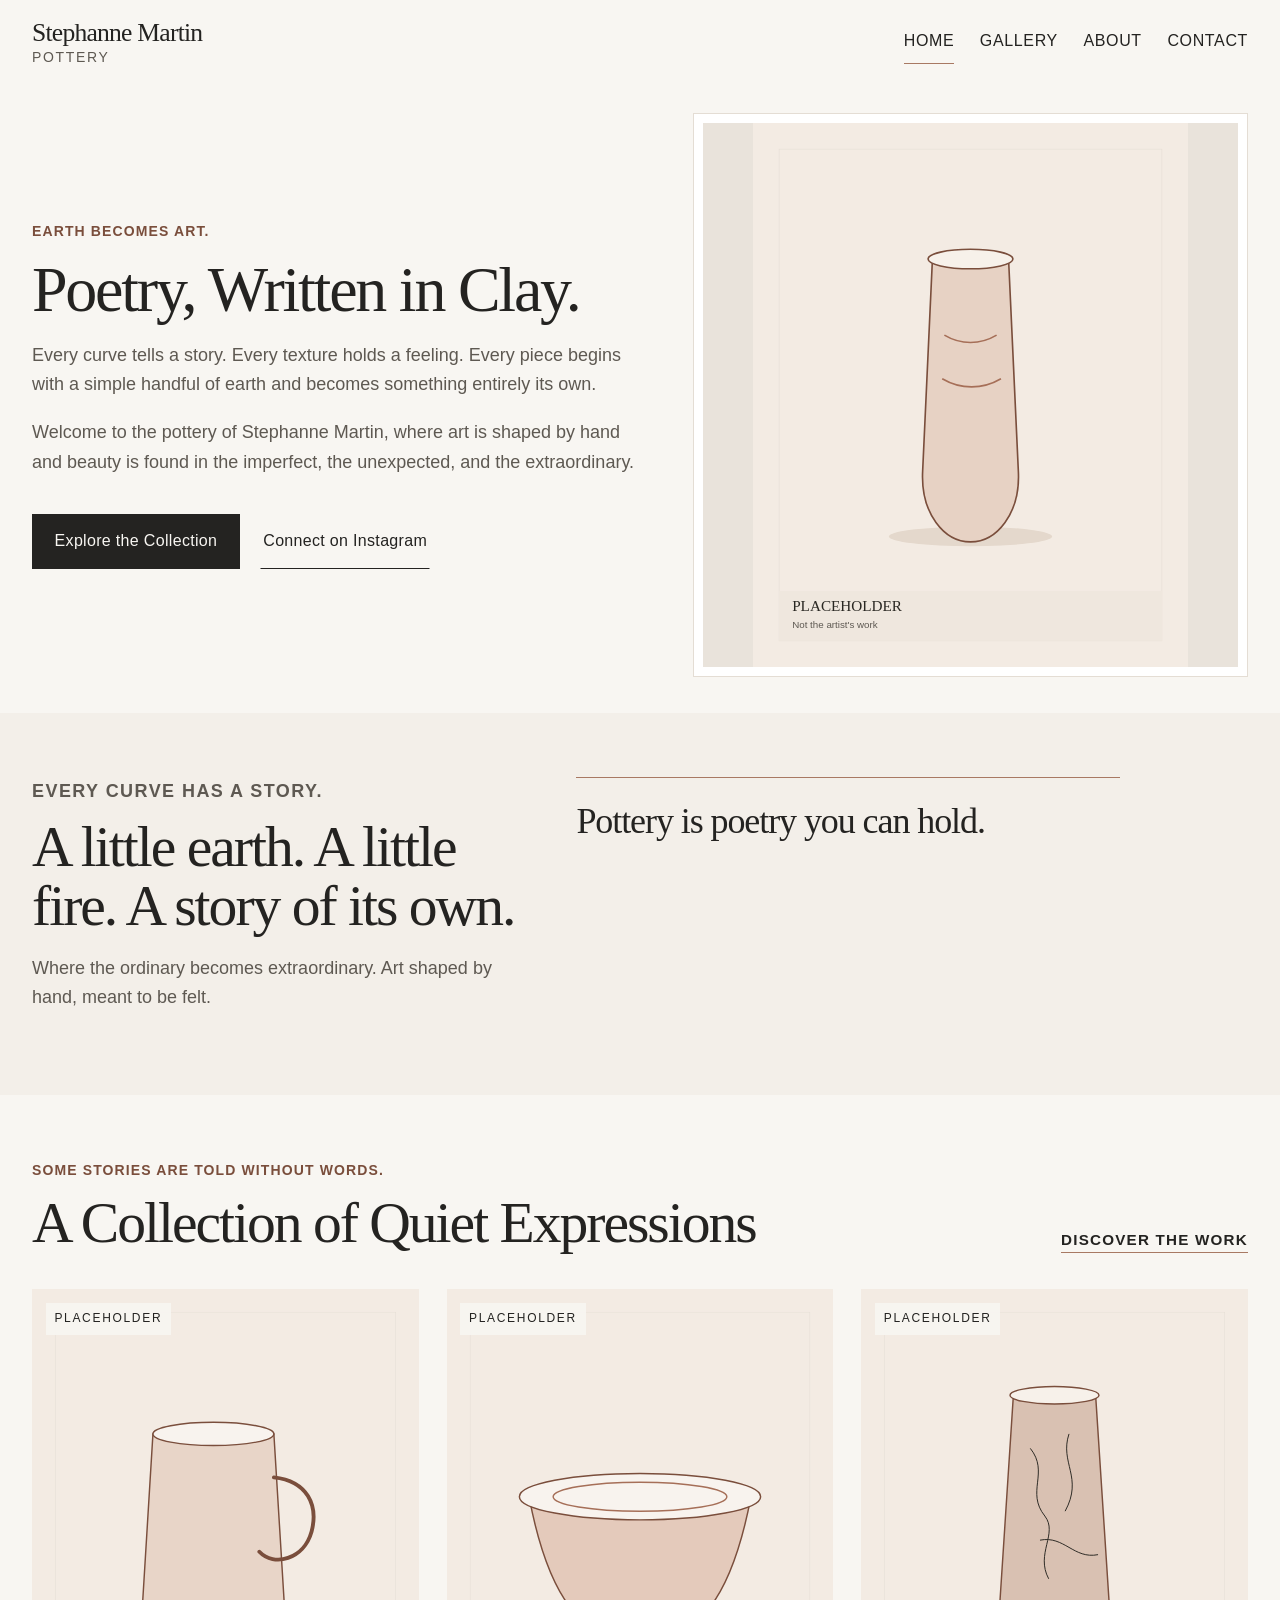
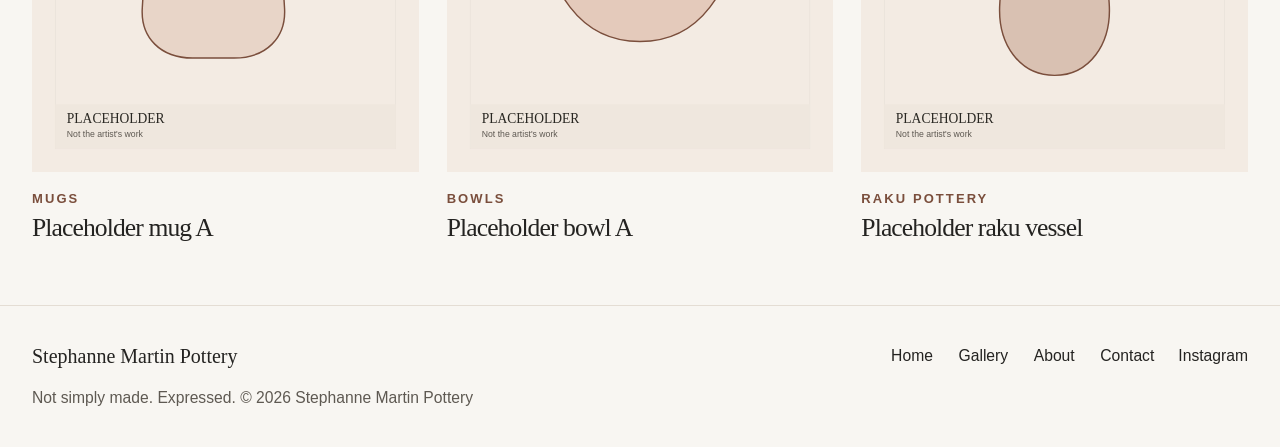
==== commit d0d79323: "Update content and descriptions across multiple pages for clarity and consistency" ====
--- a/index.html
+++ b/index.html
@@ -4,7 +4,7 @@
   <meta charset="utf-8">
   <meta name="viewport" content="width=device-width, initial-scale=1">
   <title>Stephanne Martin Pottery</title>
-  <meta name="description" content="Handmade pottery portfolio for Stephanne Martin. Explore the gallery and connect on Instagram.">
+  <meta name="description" content="Poetry, written in clay. Handmade pottery by Stephanne Martin, shaped by hand and meant to be felt.">
   <link rel="canonical" href="https://yegorcreative.github.io/PotteryWeb/">
   <meta name="robots" content="index, follow">
   <meta name="referrer" content="strict-origin-when-cross-origin">
@@ -12,7 +12,7 @@
   <meta property="og:site_name" content="Stephanne Martin Pottery">
   <meta property="og:locale" content="en_US">
   <meta property="og:title" content="Stephanne Martin Pottery">
-  <meta property="og:description" content="Handmade pottery portfolio for Stephanne Martin. Explore the gallery and connect on Instagram.">
+  <meta property="og:description" content="Poetry, written in clay. Handmade pottery by Stephanne Martin, shaped by hand and meant to be felt.">
   <meta property="og:type" content="website">
   <meta property="og:url" content="https://yegorcreative.github.io/PotteryWeb/">
   <meta property="og:image" content="https://yegorcreative.github.io/PotteryWeb/assets/images/og-cover.png">
@@ -20,7 +20,7 @@
   <meta property="og:image:height" content="630">
   <meta name="twitter:card" content="summary_large_image">
   <meta name="twitter:title" content="Stephanne Martin Pottery">
-  <meta name="twitter:description" content="Handmade pottery portfolio for Stephanne Martin. Explore the gallery and connect on Instagram.">
+  <meta name="twitter:description" content="Poetry, written in clay. Handmade pottery by Stephanne Martin, shaped by hand and meant to be felt.">
   <meta name="twitter:image" content="https://yegorcreative.github.io/PotteryWeb/assets/images/og-cover.png">
   <link rel="icon" href="assets/favicon.svg" type="image/svg+xml">
   <link rel="preload" as="image" href="assets/images/placeholders/hero.svg">
@@ -31,7 +31,7 @@
       "@type": "WebSite",
       "name": "Stephanne Martin Pottery",
       "url": "https://yegorcreative.github.io/PotteryWeb/",
-      "description": "Handmade pottery portfolio for Stephanne Martin."
+      "description": "Poetry, written in clay. Handmade pottery by Stephanne Martin."
     }
   </script>
 </head>
@@ -60,11 +60,12 @@
     <div class="wrap">
       <section class="hero" aria-labelledby="home-title">
         <div>
-          <p class="eyebrow">Stephanne Martin Pottery</p>
-          <h1 id="home-title">Handmade pottery from Texas</h1>
-          <p class="lede">A gallery of handmade pottery by Stephanne Martin.</p>
+          <p class="eyebrow">Earth becomes art.</p>
+          <h1 id="home-title">Poetry, Written in Clay.</h1>
+          <p class="lede">Every curve tells a story. Every texture holds a feeling. Every piece begins with a simple handful of earth and becomes something entirely its own.</p>
+          <p class="lede">Welcome to the pottery of Stephanne Martin, where art is shaped by hand and beauty is found in the imperfect, the unexpected, and the extraordinary.</p>
           <div class="actions">
-            <a class="button" href="gallery.html">Explore the Gallery</a>
+            <a class="button" href="gallery.html">Explore the Collection</a>
             <a class="button button-secondary" href="https://www.instagram.com/potteryrakugirl/">Connect on Instagram</a>
           </div>
         </div>
@@ -76,13 +77,12 @@
     <section class="band" aria-labelledby="studio-title">
       <div class="wrap section studio">
         <div class="studio-copy">
-          <p class="eyebrow">Studio</p>
-          <h2 id="studio-title">The Art of Handmade Pottery</h2>
-          <p>Explore the handmade pottery of Stephanne Martin, where individual craftsmanship, form, and artistic expression come together.</p>
+          <p class="eyebrow">Every curve has a story.</p>
+          <h2 id="studio-title">A little earth. A little fire. A story of its own.</h2>
+          <p>Where the ordinary becomes extraordinary. Art shaped by hand, meant to be felt.</p>
         </div>
         <blockquote class="quote">
-          <p>“Your life is a piece of clay, don't let anyone else mold it for you.”</p>
-          <footer>Shown on Stephanne Martin's existing website.</footer>
+          <p>Pottery is poetry you can hold.</p>
         </blockquote>
       </div>
     </section>
@@ -90,10 +90,10 @@
       <div class="wrap">
         <div class="section-head">
           <div>
-            <p class="eyebrow">Gallery</p>
-            <h2 id="featured-title">Featured pottery</h2>
+            <p class="eyebrow">Some stories are told without words.</p>
+            <h2 id="featured-title">A Collection of Quiet Expressions</h2>
           </div>
-          <a class="text-link" href="gallery.html">View the Full Gallery</a>
+          <a class="text-link" href="gallery.html">Discover the Work</a>
         </div>
         <div data-gallery="featured">
           <p class="gallery-status">Loading gallery…</p>
@@ -116,7 +116,7 @@
         </ul>
       </nav>
       <a class="footer-instagram" href="https://www.instagram.com/potteryrakugirl/">Instagram</a>
-      <p class="footer-copy">© 2026 Stephanne Martin Pottery</p>
+      <p class="footer-copy">Not simply made. Expressed. © 2026 Stephanne Martin Pottery</p>
     </div>
   </footer>
   <script src="js/nav.js" defer></script>
--- a/css/styles.css
+++ b/css/styles.css
@@ -227,7 +227,7 @@
 .hero h1,
 .page-intro h1,
 .contact h1 {
-  max-width: 16ch;
+  max-width: 14em;
   margin: 0;
   font-size: clamp(2.5rem, 5vw, 4.6rem);
   line-height: 1.05;
@@ -310,8 +310,18 @@
 }
 
 .hero-figure img {
-  max-height: 22rem;
-  aspect-ratio: 5 / 4;
+  aspect-ratio: 4 / 5;
+  object-fit: contain;
+  object-position: center;
+}
+
+.closing-line {
+  margin: 1.35rem 0 0;
+  color: var(--text);
+  font-family: var(--serif);
+  font-size: clamp(1.45rem, 2.4vw, 1.9rem);
+  line-height: 1.3;
+  letter-spacing: -0.03em;
 }
 
 [data-gallery="featured"] .placeholder-note {
@@ -556,9 +566,8 @@
 
 .contact {
   display: grid;
-  align-items: center;
-  min-height: calc(100dvh - 14rem);
-  padding: clamp(4.5rem, 12vw, 8rem) 0;
+  align-items: start;
+  padding: clamp(1.5rem, 4vw, 3rem) 0 clamp(3rem, 8vw, 5rem);
 }
 
 .contact-inner {
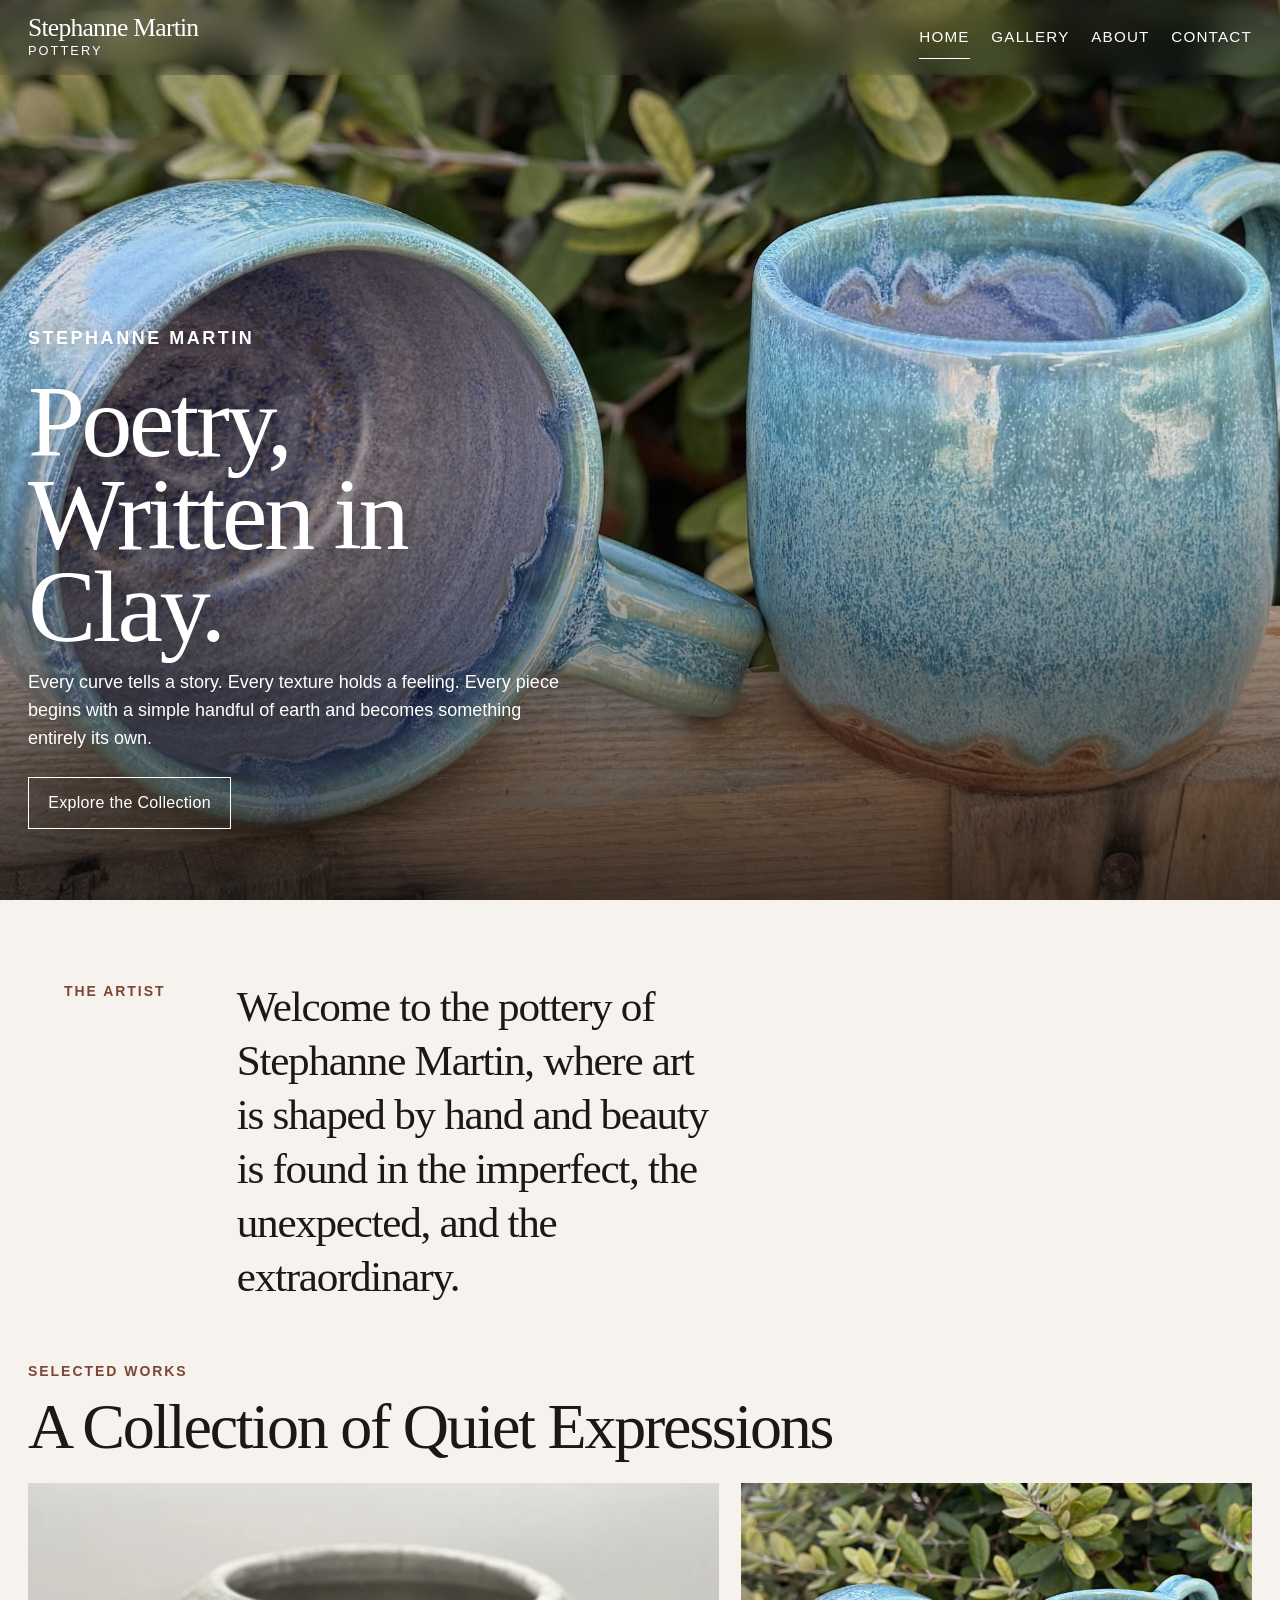
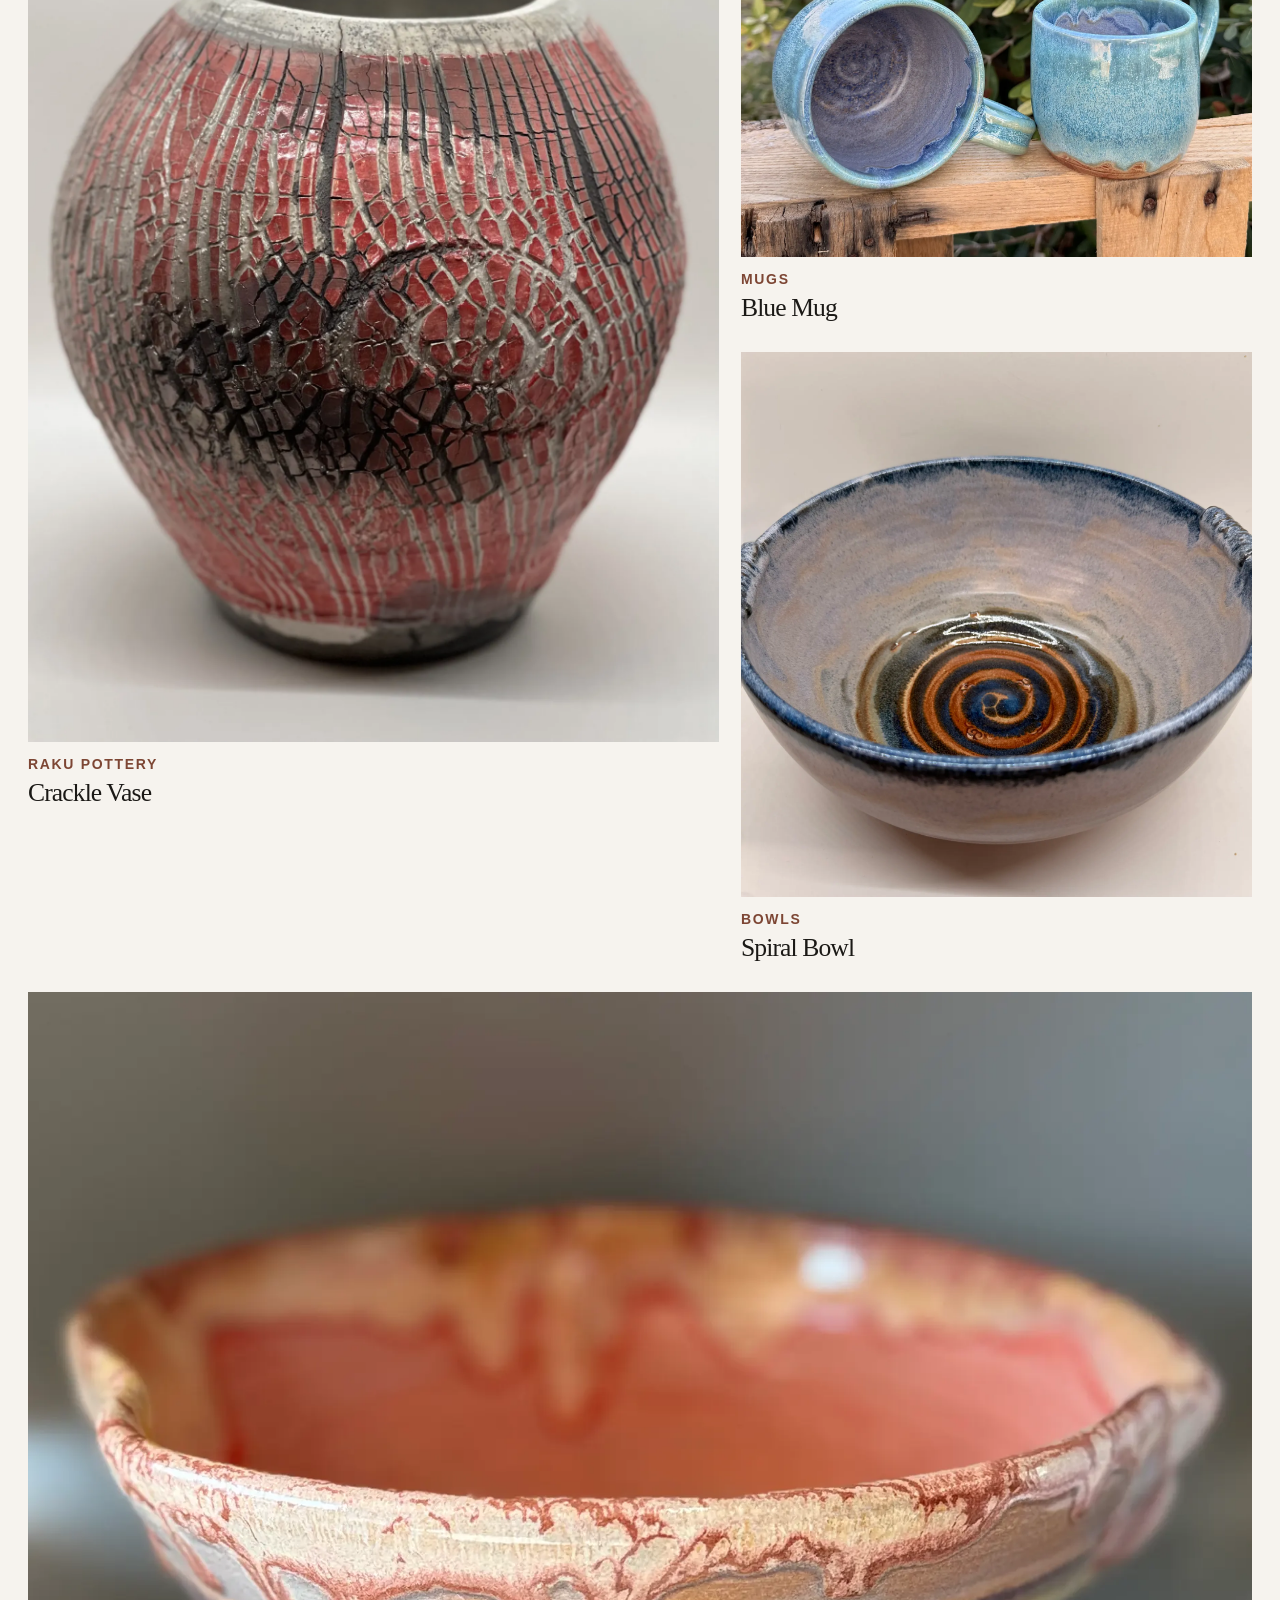
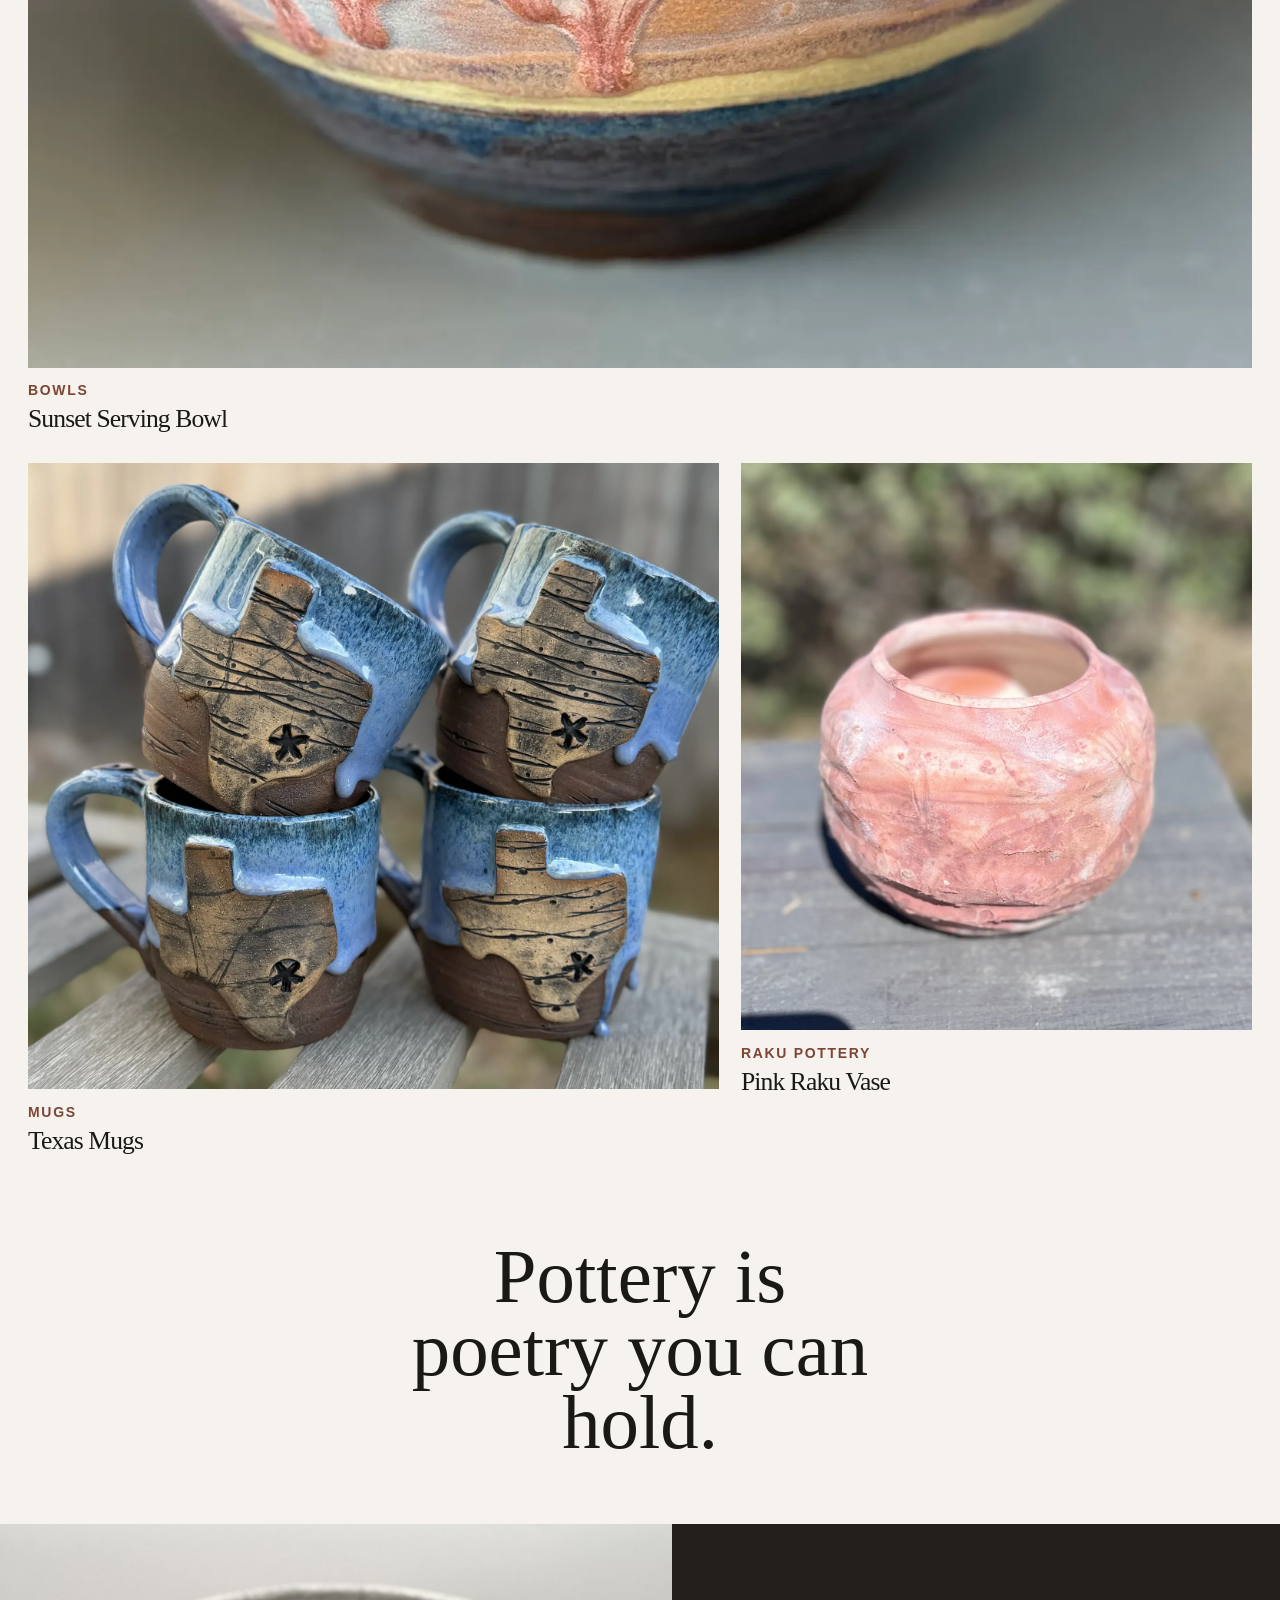
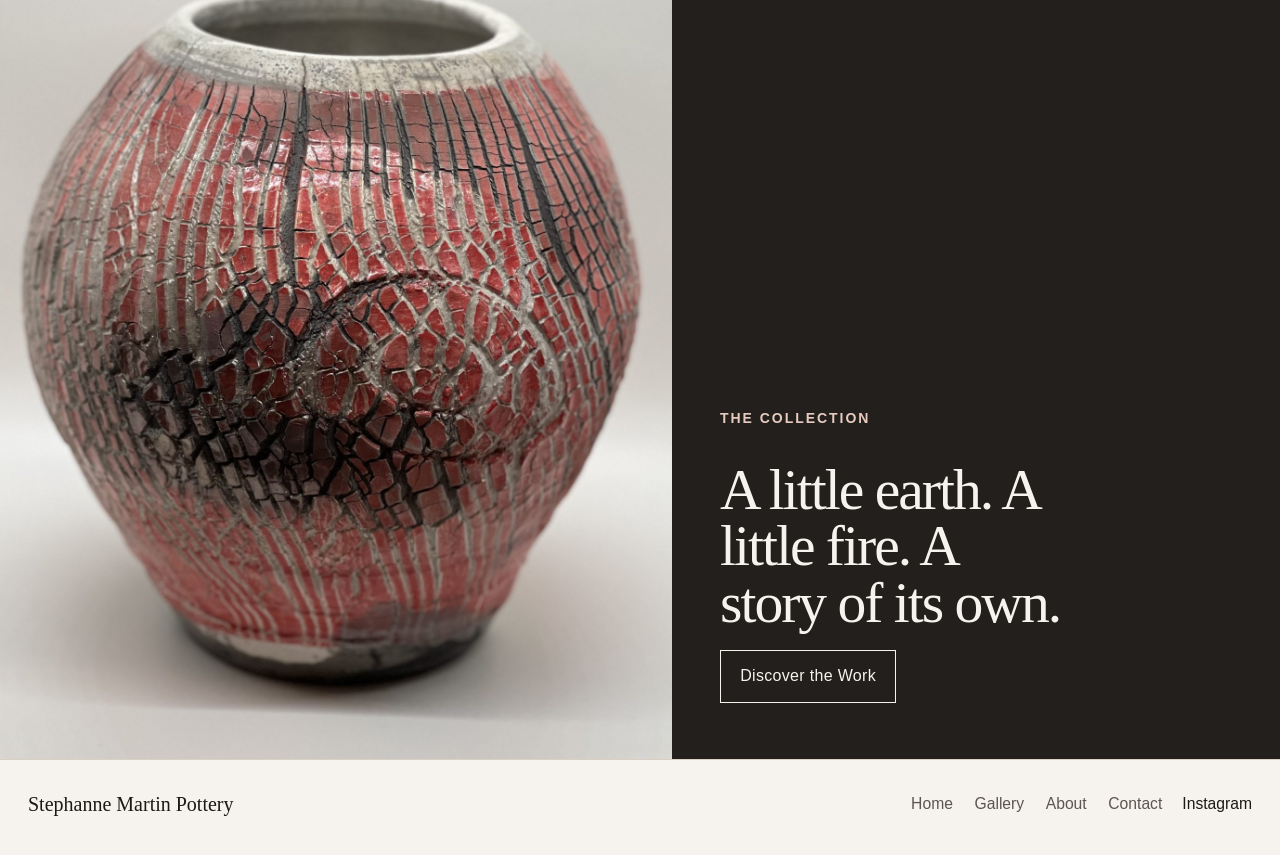
==== commit bca25ed8: "Update gallery and index pages with new pottery images and metadata; remove placeholders and enhance" ====
--- a/index.html
+++ b/index.html
@@ -8,22 +8,22 @@
   <link rel="canonical" href="https://yegorcreative.github.io/PotteryWeb/">
   <meta name="robots" content="index, follow">
   <meta name="referrer" content="strict-origin-when-cross-origin">
-  <meta name="theme-color" content="#F8F6F2">
+  <meta name="theme-color" content="#1b1916">
   <meta property="og:site_name" content="Stephanne Martin Pottery">
   <meta property="og:locale" content="en_US">
   <meta property="og:title" content="Stephanne Martin Pottery">
   <meta property="og:description" content="Poetry, written in clay. Handmade pottery by Stephanne Martin, shaped by hand and meant to be felt.">
   <meta property="og:type" content="website">
   <meta property="og:url" content="https://yegorcreative.github.io/PotteryWeb/">
-  <meta property="og:image" content="https://yegorcreative.github.io/PotteryWeb/assets/images/og-cover.png">
+  <meta property="og:image" content="https://yegorcreative.github.io/PotteryWeb/assets/images/og-cover.jpg">
   <meta property="og:image:width" content="1200">
   <meta property="og:image:height" content="630">
   <meta name="twitter:card" content="summary_large_image">
   <meta name="twitter:title" content="Stephanne Martin Pottery">
   <meta name="twitter:description" content="Poetry, written in clay. Handmade pottery by Stephanne Martin, shaped by hand and meant to be felt.">
-  <meta name="twitter:image" content="https://yegorcreative.github.io/PotteryWeb/assets/images/og-cover.png">
+  <meta name="twitter:image" content="https://yegorcreative.github.io/PotteryWeb/assets/images/og-cover.jpg">
   <link rel="icon" href="assets/favicon.svg" type="image/svg+xml">
-  <link rel="preload" as="image" href="assets/images/placeholders/hero.svg">
+  <link rel="preload" as="image" href="assets/images/hero.jpg" fetchpriority="high">
   <link rel="stylesheet" href="css/styles.css">
   <script type="application/ld+json">
     {
@@ -35,7 +35,7 @@
     }
   </script>
 </head>
-<body>
+<body class="home">
   <a class="skip-link" href="#content">Skip to content</a>
   <header class="site-header">
     <div class="header-inner wrap">
@@ -57,50 +57,50 @@
     </div>
   </header>
   <main id="content" tabindex="-1">
-    <div class="wrap">
-      <section class="hero" aria-labelledby="home-title">
-        <div>
-          <p class="eyebrow">Earth becomes art.</p>
-          <h1 id="home-title">Poetry, Written in Clay.</h1>
-          <p class="lede">Every curve tells a story. Every texture holds a feeling. Every piece begins with a simple handful of earth and becomes something entirely its own.</p>
-          <p class="lede">Welcome to the pottery of Stephanne Martin, where art is shaped by hand and beauty is found in the imperfect, the unexpected, and the extraordinary.</p>
-          <div class="actions">
-            <a class="button" href="gallery.html">Explore the Collection</a>
-            <a class="button button-secondary" href="https://www.instagram.com/potteryrakugirl/">Connect on Instagram</a>
-          </div>
-        </div>
-        <figure class="hero-figure">
-          <img src="assets/images/placeholders/hero.svg" width="800" height="1000" alt="Temporary placeholder of a pottery vessel. This is not a photograph of Stephanne Martin's work." fetchpriority="high" decoding="async">
-        </figure>
-      </section>
-    </div>
-    <section class="band" aria-labelledby="studio-title">
-      <div class="wrap section studio">
-        <div class="studio-copy">
-          <p class="eyebrow">Every curve has a story.</p>
-          <h2 id="studio-title">A little earth. A little fire. A story of its own.</h2>
-          <p>Where the ordinary becomes extraordinary. Art shaped by hand, meant to be felt.</p>
-        </div>
-        <blockquote class="quote">
-          <p>Pottery is poetry you can hold.</p>
-        </blockquote>
+    <section class="exhibit-hero" aria-labelledby="home-title">
+      <img src="assets/images/hero.jpg" width="2400" height="1349" alt="Two handmade blue mugs by Stephanne Martin, photographed outdoors." fetchpriority="high" decoding="async">
+      <div class="exhibit-hero-copy">
+        <p class="eyebrow">Stephanne Martin</p>
+        <h1 id="home-title">Poetry, Written in Clay.</h1>
+        <p>Every curve tells a story. Every texture holds a feeling. Every piece begins with a simple handful of earth and becomes something entirely its own.</p>
+        <a class="button" href="gallery.html">Explore the Collection</a>
       </div>
     </section>
-    <section class="section" aria-labelledby="featured-title">
+
+    <section class="exhibit-statement" aria-labelledby="statement-title">
+      <p class="eyebrow" id="statement-title">The artist</p>
+      <p>Welcome to the pottery of Stephanne Martin, where art is shaped by hand and beauty is found in the imperfect, the unexpected, and the extraordinary.</p>
+    </section>
+
+    <section class="exhibit-selection" aria-labelledby="featured-title">
       <div class="wrap">
         <div class="section-head">
           <div>
-            <p class="eyebrow">Some stories are told without words.</p>
+            <p class="eyebrow">Selected works</p>
             <h2 id="featured-title">A Collection of Quiet Expressions</h2>
           </div>
-          <a class="text-link" href="gallery.html">Discover the Work</a>
         </div>
-        <div data-gallery="featured">
+        <div class="exhibition" data-gallery="featured">
           <p class="gallery-status">Loading gallery…</p>
         </div>
         <noscript>
           <p>JavaScript is required to load the gallery from data/gallery.json.</p>
         </noscript>
+      </div>
+    </section>
+
+    <section class="exhibit-quote" aria-label="Featured quotation">
+      <p>Pottery is poetry you can hold.</p>
+    </section>
+
+    <section class="exhibit-invite" aria-labelledby="invite-title">
+      <figure>
+        <img src="assets/images/gallery/crackle-vase.jpg" width="1448" height="1800" alt="Raku vase with a red crackle surface." loading="lazy" decoding="async">
+      </figure>
+      <div class="invite-copy">
+        <p class="eyebrow">The collection</p>
+        <h2 id="invite-title">A little earth. A little fire. A story of its own.</h2>
+        <a class="button" href="gallery.html">Discover the Work</a>
       </div>
     </section>
   </main>
@@ -116,7 +116,6 @@
         </ul>
       </nav>
       <a class="footer-instagram" href="https://www.instagram.com/potteryrakugirl/">Instagram</a>
-      <p class="footer-copy">Not simply made. Expressed. © 2026 Stephanne Martin Pottery</p>
     </div>
   </footer>
   <script src="js/nav.js" defer></script>
--- a/css/styles.css
+++ b/css/styles.css
@@ -1,17 +1,14 @@
 :root {
-  --bg: #f8f6f2;
-  --bg-deep: #f3efe9;
-  --surface: #ffffff;
-  --text: #242321;
-  --muted: #5e5952;
-  --line: #e4ddd4;
-  --stone: #e9e3db;
-  --clay: #a87963;
-  --clay-deep: #7a4e3c;
-  --clay-dark: #623c2e;
-  --serif: "Iowan Old Style", "Palatino Linotype", Palatino, "Book Antiqua", Georgia, serif;
-  --sans: "Avenir Next", "Segoe UI", "Helvetica Neue", sans-serif;
-  --header-height: 5.25rem;
+  --bg: #f6f3ee;
+  --bg-deep: #ece6dc;
+  --ink: #1b1916;
+  --muted: #5c564e;
+  --line: #d9d0c4;
+  --clay: #7d4634;
+  --surface: #fffcf8;
+  --serif: "Iowan Old Style", Palatino, "Palatino Linotype", "Book Antiqua", Georgia, "Times New Roman", serif;
+  --sans: "Avenir Next", "Segoe UI", "Helvetica Neue", Helvetica, Arial, sans-serif;
+  --header-height: 4.6rem;
   --measure: 38rem;
 }
 
@@ -28,17 +25,11 @@
 body {
   margin: 0;
   background: var(--bg);
-  color: var(--text);
+  color: var(--ink);
   font-family: var(--sans);
-  font-size: 1.125rem;
+  font-size: 1.0625rem;
   line-height: 1.65;
   text-rendering: optimizeLegibility;
-}
-
-html,
-body {
-  max-width: 100%;
-  overflow-x: clip;
 }
 
 img {
@@ -65,26 +56,26 @@
   font-family: var(--serif);
   font-weight: 500;
   letter-spacing: -0.035em;
-  line-height: 1.02;
+  line-height: 0.98;
 }
 
 a {
-  color: var(--clay-deep);
+  color: var(--clay);
   text-underline-offset: 0.22em;
 }
 
 a:hover {
-  color: var(--clay-dark);
+  color: #5d3122;
 }
 
 :focus-visible {
-  outline: 2px solid var(--text);
+  outline: 2px solid currentColor;
   outline-offset: 3px;
 }
 
 ::selection {
-  background: #ead9cf;
-  color: var(--text);
+  background: #e4d3c8;
+  color: var(--ink);
 }
 
 .skip-link {
@@ -92,8 +83,8 @@
   left: 1rem;
   top: 0;
   z-index: 100;
-  transform: translateY(-120%);
-  background: var(--text);
+  transform: translateY(-140%);
+  background: var(--ink);
   color: var(--bg);
   padding: 0.8rem 1rem;
   text-decoration: none;
@@ -104,16 +95,16 @@
 }
 
 .wrap {
-  width: min(calc(100% - 2rem), 82rem);
+  width: min(calc(100% - 2rem), 88rem);
   margin-inline: auto;
 }
 
 .site-header {
   position: sticky;
   top: 0;
-  z-index: 30;
+  z-index: 40;
   min-height: var(--header-height);
-  background: rgba(248, 246, 242, 0.94);
+  background: rgba(246, 243, 238, 0.94);
   border-bottom: 1px solid transparent;
   backdrop-filter: blur(16px);
 }
@@ -123,15 +114,15 @@
   flex-wrap: wrap;
   align-items: center;
   justify-content: space-between;
-  gap: 0.5rem 2rem;
+  gap: 0.4rem 1.5rem;
   min-height: var(--header-height);
-  padding-block: 0.85rem;
+  padding-block: 0.7rem;
 }
 
 .brand {
   display: flex;
   flex-direction: column;
-  color: var(--text);
+  color: inherit;
   text-decoration: none;
   line-height: 1;
 }
@@ -144,9 +135,8 @@
 
 .brand-mark {
   margin-top: 0.28rem;
-  color: var(--muted);
-  font-size: 0.875rem;
-  letter-spacing: 0.12em;
+  font-size: 0.8rem;
+  letter-spacing: 0.16em;
   text-transform: uppercase;
 }
 
@@ -156,12 +146,12 @@
   justify-content: center;
   min-width: 44px;
   min-height: 44px;
-  padding: 0.45rem 0.2rem;
+  padding: 0.4rem 0.1rem;
   border: 0;
-  border-bottom: 1px solid var(--text);
+  border-bottom: 1px solid currentColor;
   background: transparent;
-  color: var(--text);
-  letter-spacing: 0.14em;
+  color: inherit;
+  letter-spacing: 0.08em;
   text-transform: uppercase;
   cursor: pointer;
 }
@@ -170,7 +160,7 @@
 .footer-nav {
   display: flex;
   flex-wrap: wrap;
-  gap: 0.25rem 1.6rem;
+  gap: 0.15rem 1.35rem;
   margin: 0;
   padding: 0;
   list-style: none;
@@ -181,407 +171,404 @@
   display: inline-flex;
   align-items: center;
   min-height: 44px;
-  color: var(--text);
+  color: inherit;
   text-decoration: none;
 }
 
 .site-nav a {
-  font-size: 1rem;
-  letter-spacing: 0.04em;
+  font-size: 0.95rem;
+  letter-spacing: 0.08em;
   text-transform: uppercase;
   border-bottom: 1px solid transparent;
 }
 
 .site-nav a:hover,
 .site-nav a[aria-current="page"] {
-  border-bottom-color: var(--clay);
-}
-
-.page-intro {
-  padding: clamp(1.75rem, 4vw, 3rem) 0 1.25rem;
-}
-
-.hero {
+  border-bottom-color: currentColor;
+}
+
+.home .site-header {
+  position: fixed;
+  inset: 0 0 auto 0;
+  background: transparent;
+  color: #fff;
+}
+
+.home .site-header.is-solid,
+.home .site-header.nav-open {
+  background: rgba(246, 243, 238, 0.96);
+  color: var(--ink);
+  border-bottom: 1px solid var(--line);
+}
+
+.exhibit-hero {
+  position: relative;
   display: grid;
-  gap: 1.5rem;
-  align-items: start;
-  padding: 1.25rem 0 2.25rem;
-}
-
-.hero-figure {
-  margin: 0;
-  padding: 0.55rem;
-  border: 1px solid var(--line);
-  background: var(--surface);
+  align-items: end;
+  min-height: 100svh;
+  min-height: 100dvh;
+  color: #fff;
+  background: #1b1916;
+  overflow: hidden;
+}
+
+.exhibit-hero img {
+  position: absolute;
+  inset: 0;
+  width: 100%;
+  height: 100%;
+  object-fit: cover;
+  object-position: center 46%;
+}
+
+.exhibit-hero::after {
+  content: "";
+  position: absolute;
+  inset: 0;
+  background:
+    linear-gradient(180deg, rgba(16, 14, 12, 0.42) 0%, rgba(16, 14, 12, 0.05) 28%, rgba(16, 14, 12, 0.08) 48%, rgba(16, 14, 12, 0.78) 100%);
+}
+
+.exhibit-hero-copy {
+  position: relative;
+  z-index: 1;
+  width: min(40rem, calc(100% - 2rem));
+  margin: 0 0 7vh 1rem;
+  padding-bottom: 0.5rem;
+}
+
+.exhibit-hero .eyebrow,
+.exhibit-hero h1,
+.exhibit-hero p {
+  color: #fff;
+  text-shadow: 0 1px 18px rgba(0, 0, 0, 0.28);
+}
+
+.exhibit-hero h1 {
+  max-width: 10ch;
+  margin: 0 0 1rem;
+  font-size: clamp(3rem, 8vw, 6.6rem);
+  line-height: 0.9;
+}
+
+.exhibit-hero p {
+  max-width: 34rem;
+  margin: 0 0 1.5rem;
+  font-size: 1.125rem;
+  line-height: 1.55;
 }
 
 .eyebrow {
-  margin: 0 0 0.75rem;
-  color: var(--clay-deep);
+  margin: 0 0 0.8rem;
+  color: var(--clay);
   font-size: 0.875rem;
-  font-weight: 600;
-  letter-spacing: 0.08em;
-  text-transform: uppercase;
-}
-
-.hero h1,
-.page-intro h1,
-.contact h1 {
-  max-width: 14em;
-  margin: 0;
-  font-size: clamp(2.5rem, 5vw, 4.6rem);
-  line-height: 1.05;
-}
-
-.lede,
-.page-intro p,
-.contact-copy,
-.studio-copy p,
-.about-block p {
-  max-width: var(--measure);
-  color: var(--muted);
-  font-size: 1.125rem;
-}
-
-.actions {
-  display: flex;
-  flex-wrap: wrap;
-  align-items: center;
-  gap: 0.85rem 1.25rem;
-  margin-top: 2.25rem;
+  font-weight: 650;
+  letter-spacing: 0.14em;
+  text-transform: uppercase;
 }
 
 .button {
   display: inline-flex;
   align-items: center;
   justify-content: center;
-  gap: 0.7rem;
-  min-height: 52px;
-  padding: 0.85rem 1.35rem;
-  border: 1px solid var(--text);
-  background: var(--text);
+  gap: 0.65rem;
+  min-height: 48px;
+  padding: 0.75rem 1.2rem;
+  border: 1px solid var(--ink);
+  background: var(--ink);
   color: var(--bg);
   text-decoration: none;
   font-size: 1rem;
   letter-spacing: 0.02em;
-  transition: background-color 0.2s ease, color 0.2s ease, border-color 0.2s ease;
 }
 
 .button:hover {
-  background: var(--clay-dark);
-  border-color: var(--clay-dark);
+  background: var(--clay);
+  border-color: var(--clay);
   color: #fff;
 }
 
-.button-secondary {
-  min-height: 52px;
-  padding-inline: 0.15rem;
-  border-color: transparent;
-  border-bottom: 1px solid var(--text);
+.exhibit-hero .button {
+  border-color: #fff;
   background: transparent;
-  color: var(--text);
-}
-
-.button-secondary:hover {
-  background: transparent;
-  border-color: transparent;
-  border-bottom-color: var(--clay-deep);
-  color: var(--clay-deep);
-}
-
-.button svg {
-  display: block;
-  flex: 0 0 auto;
-}
-
-.hero-figure img,
-.piece-open img,
-.lightbox-media img {
+  color: #fff;
+}
+
+.exhibit-hero .button:hover {
+  background: #fff;
+  color: var(--ink);
+}
+
+.exhibit-statement {
+  display: grid;
+  gap: 0.8rem;
+  width: min(calc(100% - 2rem), 72rem);
+  margin: 0 auto;
+  padding: 3.5rem 0 1rem;
+}
+
+.exhibit-statement p:last-child {
+  margin: 0;
+  max-width: 22ch;
+  font-family: var(--serif);
+  font-size: clamp(1.7rem, 3.4vw, 2.7rem);
+  line-height: 1.25;
+  letter-spacing: -0.03em;
+  color: var(--ink);
+}
+
+.exhibit-selection {
+  padding: 2.5rem 0 1rem;
+}
+
+.section-head {
+  display: flex;
+  align-items: end;
+  justify-content: space-between;
+  gap: 1rem;
+  margin-bottom: 1.5rem;
+}
+
+.section-head h2,
+.page-intro h1,
+.contact-stage h1,
+.about-copy h1 {
+  margin: 0;
+  font-size: clamp(2.4rem, 5vw, 4.4rem);
+}
+
+.exhibition .gallery-grid,
+.gallery-grid {
+  display: grid;
+  gap: 2.4rem 1.1rem;
+  margin: 0;
+  padding: 0;
+  list-style: none;
+}
+
+.piece-open {
   display: block;
   width: 100%;
-  background: var(--stone);
-}
-
-.hero-figure img,
+  padding: 0;
+  border: 0;
+  background: transparent;
+  color: inherit;
+  cursor: pointer;
+}
+
 .piece-open img {
-  aspect-ratio: 4 / 5;
-  object-fit: cover;
-  object-position: center 38%;
-}
-
-.hero-figure img {
-  aspect-ratio: 4 / 5;
-  object-fit: contain;
-  object-position: center;
-}
-
-.closing-line {
-  margin: 1.35rem 0 0;
-  color: var(--text);
-  font-family: var(--serif);
-  font-size: clamp(1.45rem, 2.4vw, 1.9rem);
-  line-height: 1.3;
-  letter-spacing: -0.03em;
-}
-
-[data-gallery="featured"] .placeholder-note {
-  display: none;
-}
-
-.lightbox-media img {
+  display: block;
   width: 100%;
   height: auto;
-  max-height: 70dvh;
-  object-fit: contain;
-}
-
-.gallery-count,
-.placeholder-note,
-.gallery-status,
-.portrait-reserve figcaption {
+}
+
+.piece-copy {
+  padding-top: 0.7rem;
+}
+
+.piece-category {
+  margin: 0;
+  color: var(--clay);
+  font-size: 0.875rem;
+  font-weight: 650;
+  letter-spacing: 0.12em;
+  text-transform: uppercase;
+}
+
+.piece h3,
+.lightbox h2 {
+  margin: 0.25rem 0 0;
+  font-size: clamp(1.35rem, 2vw, 1.7rem);
+}
+
+.exhibit-quote {
+  padding: 4.5rem 1.25rem 4rem;
+}
+
+.exhibit-quote p {
+  max-width: 12ch;
+  margin: 0 auto;
+  font-family: var(--serif);
+  font-size: clamp(2.6rem, 6vw, 5rem);
+  line-height: 0.95;
+  text-align: center;
+}
+
+.exhibit-invite {
+  display: grid;
+  background: #221f1c;
+  color: #f6f3ee;
+}
+
+.exhibit-invite figure {
+  margin: 0;
+}
+
+.exhibit-invite img {
+  display: block;
+  width: 100%;
+  height: 100%;
+  max-height: 36rem;
+  object-fit: cover;
+  object-position: center 30%;
+}
+
+.invite-copy {
+  display: flex;
+  flex-direction: column;
+  justify-content: end;
+  gap: 1.2rem;
+  padding: 2.5rem 1.25rem 2.75rem;
+}
+
+.invite-copy .eyebrow {
+  color: #e7cbbf;
+}
+
+.invite-copy h2 {
+  max-width: 12ch;
+  margin: 0;
+  font-size: clamp(2.3rem, 4.5vw, 4rem);
+}
+
+.invite-copy .button {
+  align-self: flex-start;
+  border-color: #f6f3ee;
+  background: transparent;
+  color: #f6f3ee;
+}
+
+.invite-copy .button:hover {
+  background: #f6f3ee;
+  color: #221f1c;
+}
+
+.page-intro {
+  width: min(calc(100% - 2rem), 48rem);
+  margin: 0 auto;
+  padding: 2.5rem 0 1.5rem;
+}
+
+.page-intro p,
+.about-copy p,
+.contact-copy {
+  max-width: var(--measure);
   color: var(--muted);
-}
-
-.portrait-reserve figcaption {
-  max-width: 36rem;
-  padding-top: 0.85rem;
-  font-size: 1rem;
-  line-height: 1.5;
-}
-
-.section {
-  padding: clamp(2.5rem, 5vw, 4.25rem) 0;
-}
-
-.band {
-  background: var(--bg-deep);
-}
-
-.studio {
-  display: grid;
-  gap: clamp(1.5rem, 4vw, 3rem);
-  align-items: start;
-}
-
-.studio-copy h2,
-.section-head h2,
-.about-block h2 {
-  margin: 0 0 1rem;
-  font-size: clamp(2.2rem, 4.5vw, 3.6rem);
-}
-
-.section-head {
+  font-size: 1.125rem;
+}
+
+.gallery-page .page-intro {
+  padding-bottom: 0.5rem;
+}
+
+.gallery-tools {
   display: flex;
   flex-wrap: wrap;
   align-items: end;
   justify-content: space-between;
-  gap: 1rem 2rem;
-  margin-bottom: 2.25rem;
-}
-
-.section-head h2 {
-  margin-bottom: 0;
-}
-
-.quote {
-  max-width: 34rem;
-  margin: 0;
-  padding-top: 1.25rem;
-  border: 0;
-  border-top: 1px solid var(--clay);
-}
-
-.quote p {
-  margin: 0;
-  font-family: var(--serif);
-  font-size: clamp(1.55rem, 3vw, 2.25rem);
-  line-height: 1.3;
-  letter-spacing: -0.03em;
-}
-
-.quote footer {
-  margin-top: 1rem;
-  color: var(--muted);
-  font-size: 0.95rem;
-}
-
-.placeholder-note,
-.gallery-status,
-.gallery-empty {
-  max-width: 38rem;
-  margin: 0 0 1.5rem;
-  font-size: 0.98rem;
-}
-
-.gallery-tools {
-  margin-bottom: 2rem;
+  gap: 0.6rem 1.5rem;
+  margin: 0.5rem 0 1.75rem;
 }
 
 .filters {
   display: flex;
   flex-wrap: wrap;
-  gap: 0.35rem 1.15rem;
+  gap: 0.2rem 1rem;
 }
 
 .filter {
   min-height: 44px;
-  padding: 0.55rem 0.05rem;
+  padding: 0.45rem 0;
   border: 0;
   border-bottom: 1px solid transparent;
   background: transparent;
   color: var(--muted);
-  letter-spacing: 0.12em;
-  text-transform: uppercase;
-  font-size: 0.8125rem;
+  font-size: 0.95rem;
+  letter-spacing: 0.06em;
+  text-transform: uppercase;
   cursor: pointer;
 }
 
 .filter:hover,
 .filter[aria-pressed="true"] {
   border-bottom-color: var(--clay);
-  background: transparent;
-  color: var(--text);
-}
-
-.gallery-count {
-  margin: 0.85rem 0 0;
-  font-size: 0.98rem;
-}
-
-[data-gallery="all"] {
-  padding-bottom: clamp(4rem, 8vw, 7rem);
-}
-
-.gallery-grid {
+  color: var(--ink);
+}
+
+.gallery-count,
+.gallery-status,
+.gallery-empty,
+.placeholder-note {
+  color: var(--muted);
+  font-size: 1rem;
+}
+
+.gallery-page main {
+  padding-bottom: 4rem;
+}
+
+.about-layout,
+.contact-stage {
   display: grid;
-  grid-template-columns: 1fr;
-  gap: 2.75rem 1.25rem;
-  margin: 0;
+  gap: 1.5rem;
+  width: min(calc(100% - 2rem), 88rem);
+  margin: 0 auto 4rem;
+}
+
+.about-photo,
+.contact-stage figure {
+  margin: 0;
+}
+
+.about-photo img,
+.contact-stage img {
+  display: block;
+  width: 100%;
+}
+
+.about-photo figcaption,
+.contact-stage figcaption {
+  margin-top: 0.55rem;
+  color: var(--muted);
+  font-size: 0.95rem;
+  letter-spacing: 0.08em;
+  text-transform: uppercase;
+}
+
+.about-copy h2,
+.contact-stage h1 {
+  margin-top: 0;
+}
+
+.closing-line {
+  font-family: var(--serif);
+  font-size: clamp(1.45rem, 2.4vw, 1.9rem);
+  line-height: 1.3;
+  color: var(--ink);
+}
+
+.milestones {
+  margin: 0.5rem 0 0;
   padding: 0;
   list-style: none;
 }
 
-.piece-open {
-  position: relative;
-  display: block;
-  width: 100%;
-  padding: 0;
-  overflow: hidden;
-  border: 0;
-  background: var(--stone);
-  color: inherit;
-  cursor: pointer;
-}
-
-.piece-open img {
-  transition: transform 0.5s ease, opacity 0.5s ease;
-}
-
-.piece-flag {
-  position: absolute;
-  top: 0.85rem;
-  left: 0.85rem;
-  padding: 0.4rem 0.55rem;
-  background: rgba(248, 246, 242, 0.94);
-  color: var(--text);
-  font-size: 0.75rem;
-  letter-spacing: 0.14em;
-  text-transform: uppercase;
-}
-
-.piece-copy {
-  padding-top: 1rem;
-}
-
-.piece-category {
-  margin: 0;
-  color: var(--clay-deep);
-  font-size: 0.8125rem;
-  font-weight: 600;
-  letter-spacing: 0.16em;
-  text-transform: uppercase;
-}
-
-.piece h3,
-.lightbox h2 {
-  margin: 0.35rem 0 0;
-  font-size: clamp(1.45rem, 2vw, 1.85rem);
-}
-
-.about-layout {
-  display: grid;
-  gap: clamp(2rem, 5vw, 4rem);
-  padding-bottom: clamp(4rem, 8vw, 7rem);
-}
-
-.portrait-frame {
-  display: grid;
-  place-items: end start;
-  min-height: 18rem;
-  padding: 1.25rem;
-  background:
-    linear-gradient(180deg, rgba(36, 35, 33, 0.04), rgba(36, 35, 33, 0.01)),
-    var(--stone);
-}
-
-.portrait-frame p {
-  margin: 0;
-  color: var(--text);
-  font-size: 0.8125rem;
-  letter-spacing: 0.16em;
-  text-transform: uppercase;
-}
-
-.about-list {
-  display: grid;
-  gap: clamp(2rem, 4vw, 3rem);
-  margin: 0;
-}
-
-.about-block {
-  display: grid;
-  gap: 0.8rem;
-  margin: 0;
-  padding-top: 1.5rem;
-  border-top: 1px solid var(--line);
-}
-
-.about-block div :first-child {
-  margin-top: 0;
-}
-
-.milestones {
-  margin: 1.25rem 0 0;
-  padding: 0;
-  list-style: none;
-}
-
 .milestones li {
-  padding: 0.95rem 0;
+  padding: 0.85rem 0;
   border-top: 1px solid var(--line);
   font-family: var(--serif);
   font-size: clamp(1.25rem, 2vw, 1.55rem);
   line-height: 1.3;
 }
 
-.contact {
-  display: grid;
-  align-items: start;
-  padding: clamp(1.5rem, 4vw, 3rem) 0 clamp(3rem, 8vw, 5rem);
-}
-
-.contact-inner {
-  max-width: 44rem;
-}
-
 .contact-handle {
-  margin: 1.15rem 0 0;
+  margin: 0.4rem 0 0;
   color: var(--muted);
-  letter-spacing: 0.08em;
+  letter-spacing: 0.06em;
 }
 
 .site-footer {
-  padding: 1.75rem 0 2.25rem;
+  padding: 1.4rem 0 1.8rem;
   border-top: 1px solid var(--line);
   color: var(--muted);
   font-size: 0.98rem;
@@ -589,142 +576,188 @@
 
 .footer-inner {
   display: grid;
-  gap: 0.4rem 1.5rem;
-}
-
-.footer-brand,
-.footer-copy {
-  margin: 0;
+  gap: 0.35rem 1.25rem;
 }
 
 .footer-brand {
-  color: var(--text);
+  margin: 0;
+  color: var(--ink);
   font-family: var(--serif);
   font-size: 1.25rem;
 }
 
-.footer-nav a:hover,
-.footer-instagram:hover {
+.footer-instagram {
+  color: var(--ink);
+  text-decoration: none;
+}
+
+.footer-instagram:hover,
+.footer-nav a:hover {
   text-decoration: underline;
 }
 
-.footer-instagram {
-  color: var(--text);
-  text-decoration: none;
-}
-
 .lightbox {
-  width: min(72rem, calc(100% - 1rem));
-  max-height: calc(100vh - 1rem);
+  width: min(76rem, calc(100% - 1rem));
   max-height: calc(100dvh - 1rem);
   margin: auto;
   padding: 0;
   border: 0;
   background: var(--surface);
-  color: var(--text);
+  color: var(--ink);
 }
 
 .lightbox::backdrop {
-  background: rgba(36, 35, 33, 0.78);
+  background: rgba(18, 16, 14, 0.82);
 }
 
 .lightbox-layout {
   display: grid;
-  grid-template-columns: 1fr;
-  max-height: calc(100vh - 1rem);
   max-height: calc(100dvh - 1rem);
   overflow: auto;
 }
 
 .lightbox-media {
-  background: var(--bg-deep);
+  background: #221f1c;
+}
+
+.lightbox-media img {
+  display: block;
+  width: 100%;
+  height: auto;
+  max-height: 78dvh;
+  object-fit: contain;
 }
 
 .lightbox-panel {
   display: flex;
   flex-direction: column;
   align-items: flex-start;
-  gap: 0.4rem;
-  padding: 1.35rem 1.25rem 1.6rem;
+  gap: 0.35rem;
+  padding: 1.2rem 1.15rem 1.5rem;
 }
 
 .lightbox-close,
 .lightbox-nav button {
   min-height: 44px;
-  padding: 0.55rem 0.15rem;
+  padding: 0.45rem 0;
   border: 0;
-  border-bottom: 1px solid var(--text);
+  border-bottom: 1px solid var(--ink);
   background: transparent;
-  color: var(--text);
-  letter-spacing: 0.08em;
-  text-transform: uppercase;
-  font-size: 0.8125rem;
+  color: var(--ink);
+  font-size: 0.95rem;
+  letter-spacing: 0.06em;
+  text-transform: uppercase;
   cursor: pointer;
 }
 
 .lightbox-close {
   align-self: flex-end;
-  margin-bottom: 0.5rem;
-}
-
-.lightbox-panel h2,
-.lightbox-panel p {
-  margin-top: 0;
-  margin-bottom: 0;
-}
-
-.lightbox-panel h2 {
-  margin-bottom: 0.35rem;
-}
-
-.lightbox-count,
-.piece-note {
-  color: var(--muted);
 }
 
 .lightbox-nav {
   display: flex;
   flex-wrap: wrap;
-  gap: 0.75rem 1.25rem;
-  margin-top: 1rem;
+  gap: 0.75rem 1.2rem;
+  margin-top: 0.8rem;
 }
 
 .text-link {
-  color: var(--text);
+  color: var(--ink);
   font-size: 0.95rem;
-  font-weight: 600;
-  letter-spacing: 0.08em;
+  font-weight: 650;
+  letter-spacing: 0.06em;
   text-transform: uppercase;
   text-decoration: none;
   border-bottom: 1px solid var(--clay);
 }
 
-.text-link:hover {
-  color: var(--clay-deep);
-}
-
-@media (min-width: 640px) {
+.piece-note,
+.lightbox-count {
+  color: var(--muted);
+}
+
+@media (max-width: 759px) {
+  .js .nav-toggle {
+    display: inline-flex;
+  }
+
+  .js .site-nav {
+    display: none;
+    flex: 1 1 100%;
+    padding-bottom: 0.6rem;
+  }
+
+  .js .site-nav.is-open {
+    display: block;
+  }
+
+  .js .site-nav ul {
+    flex-direction: column;
+    gap: 0;
+  }
+
+  .home .site-header.nav-open .site-nav {
+    background: var(--bg);
+  }
+}
+
+@media (min-width: 760px) {
   .wrap {
-    width: min(calc(100% - 4rem), 82rem);
-  }
-
-  .gallery-grid {
-    grid-template-columns: repeat(2, minmax(0, 1fr));
-    gap: 3rem 1.5rem;
-  }
-
-  .portrait-frame {
-    min-height: 24rem;
-  }
-}
-
-@media (min-width: 760px) {
-  .nav-toggle {
-    display: none;
-  }
-
-  .site-nav {
-    flex: 0 1 auto;
+    width: min(calc(100% - 3.5rem), 88rem);
+  }
+
+  .exhibit-hero-copy {
+    margin-left: max(1.75rem, calc((100% - 88rem) / 2));
+  }
+
+  .exhibit-statement {
+    grid-template-columns: 10rem 1fr;
+    align-items: start;
+    padding-top: 5rem;
+  }
+
+  .exhibition .gallery-grid {
+    grid-template-columns: 1.15fr 0.85fr;
+    gap: 2rem 1.35rem;
+    align-items: start;
+  }
+
+  .exhibition .piece-tall {
+    grid-row: span 2;
+  }
+
+  .exhibition .piece-wide {
+    grid-column: 1 / -1;
+  }
+
+  .gallery-page .gallery-grid {
+    grid-template-columns: 1fr 1fr;
+    gap: 3rem 1.4rem;
+  }
+
+  .gallery-page .piece-wide {
+    grid-column: 1 / -1;
+  }
+
+  .about-layout,
+  .contact-stage {
+    grid-template-columns: 0.9fr 1.1fr;
+    gap: 3rem 4rem;
+    align-items: start;
+  }
+
+  .exhibit-invite {
+    grid-template-columns: 1.05fr 0.95fr;
+    min-height: 34rem;
+  }
+
+  .exhibit-invite img {
+    max-height: none;
+    height: 100%;
+  }
+
+  .invite-copy {
+    padding: 3.5rem 3rem;
   }
 
   .footer-inner {
@@ -732,122 +765,22 @@
     align-items: center;
   }
 
-  .footer-copy {
+  .lightbox-layout {
+    grid-template-columns: 1.3fr 0.7fr;
+    overflow: hidden;
+  }
+}
+
+@media (min-width: 1100px) {
+  .gallery-page .gallery-grid {
+    grid-template-columns: 1.15fr 0.85fr 1fr;
+  }
+
+  .gallery-page .piece:nth-child(7n + 1) {
+    grid-column: span 2;
+  }
+
+  .gallery-page .piece-wide {
     grid-column: 1 / -1;
   }
 }
-
-@media (max-width: 759px) {
-  .js .nav-toggle {
-    display: inline-flex;
-  }
-
-  .js .site-nav {
-    display: none;
-    flex: 1 1 100%;
-    padding-bottom: 0.85rem;
-  }
-
-  .js .site-nav.is-open {
-    display: block;
-  }
-
-  .js .site-nav ul {
-    flex-direction: column;
-    gap: 0;
-  }
-}
-
-@media (min-width: 900px) {
-  .hero {
-    grid-template-columns: minmax(0, 1.05fr) minmax(18rem, 0.95fr);
-    align-items: center;
-    gap: 3rem;
-    padding-top: 1.75rem;
-  }
-
-  .hero-figure img {
-    max-height: 34rem;
-    aspect-ratio: 4 / 5;
-  }
-
-  .studio,
-  .about-layout {
-    grid-template-columns: minmax(0, 0.85fr) minmax(0, 1.15fr);
-    align-items: start;
-  }
-
-  .about-block {
-    grid-template-columns: 9.5rem minmax(0, 1fr);
-    gap: 1rem 2.5rem;
-    align-items: start;
-  }
-
-  .lightbox-layout {
-    grid-template-columns: minmax(0, 1.25fr) minmax(18rem, 0.75fr);
-    overflow: hidden;
-  }
-
-  .lightbox-media {
-    display: grid;
-    min-height: 100%;
-    place-items: center;
-  }
-
-  .lightbox-media img {
-    width: auto;
-    max-width: 100%;
-    max-height: calc(100dvh - 1rem);
-    object-fit: contain;
-  }
-
-  .lightbox-panel {
-    padding: 1.75rem 1.75rem 2rem;
-    overflow: auto;
-  }
-}
-
-@media (min-width: 1024px) {
-  [data-gallery="featured"] .gallery-grid,
-  .gallery-grid {
-    grid-template-columns: repeat(3, minmax(0, 1fr));
-    gap: 3.25rem 1.75rem;
-  }
-}
-
-@media (hover: hover) and (pointer: fine) {
-  .piece-open:hover img {
-    transform: scale(1.025);
-    opacity: 0.94;
-  }
-}
-
-@media (prefers-reduced-motion: reduce) {
-  html {
-    scroll-behavior: auto;
-  }
-
-  *,
-  *::before,
-  *::after {
-    scroll-behavior: auto !important;
-    transition: none !important;
-    animation: none !important;
-  }
-}
-
-@media print {
-  .skip-link,
-  .nav-toggle,
-  .lightbox {
-    display: none !important;
-  }
-
-  .site-nav {
-    display: block !important;
-  }
-
-  body {
-    background: #fff;
-  }
-}
